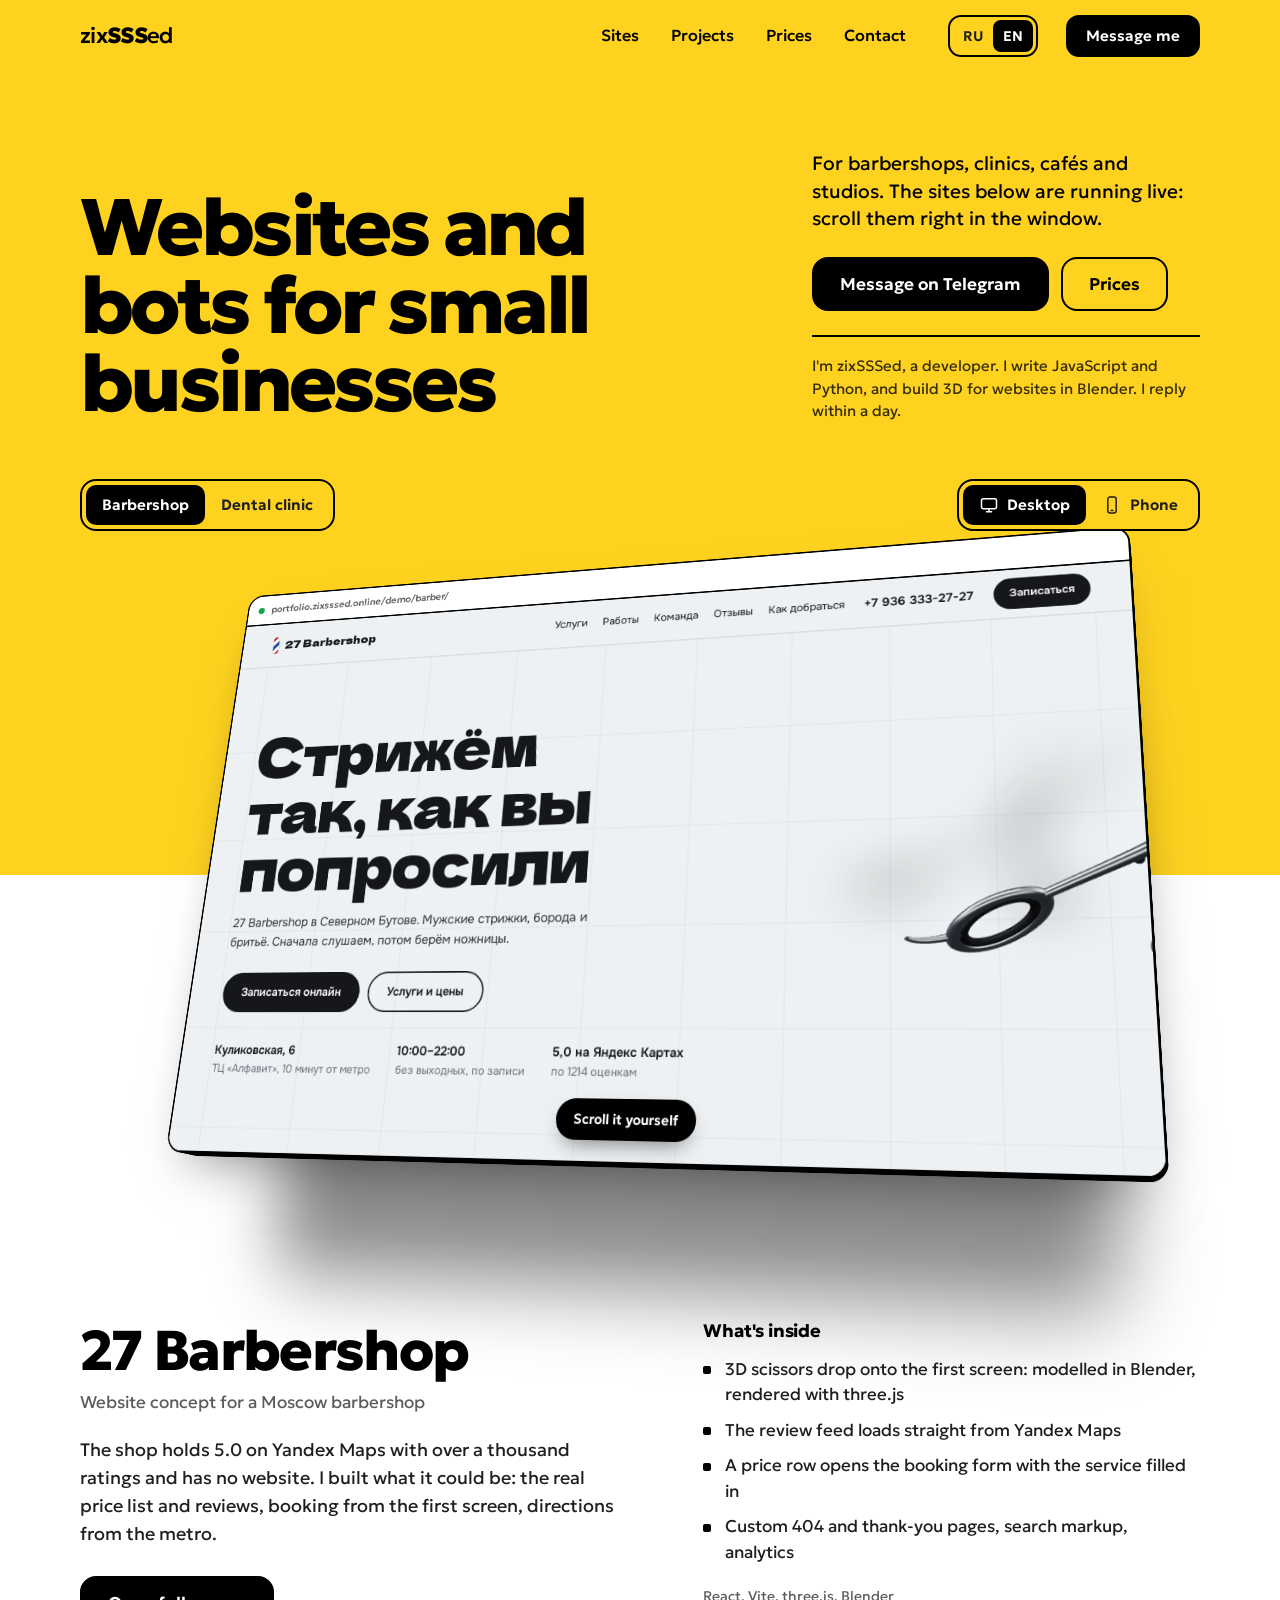
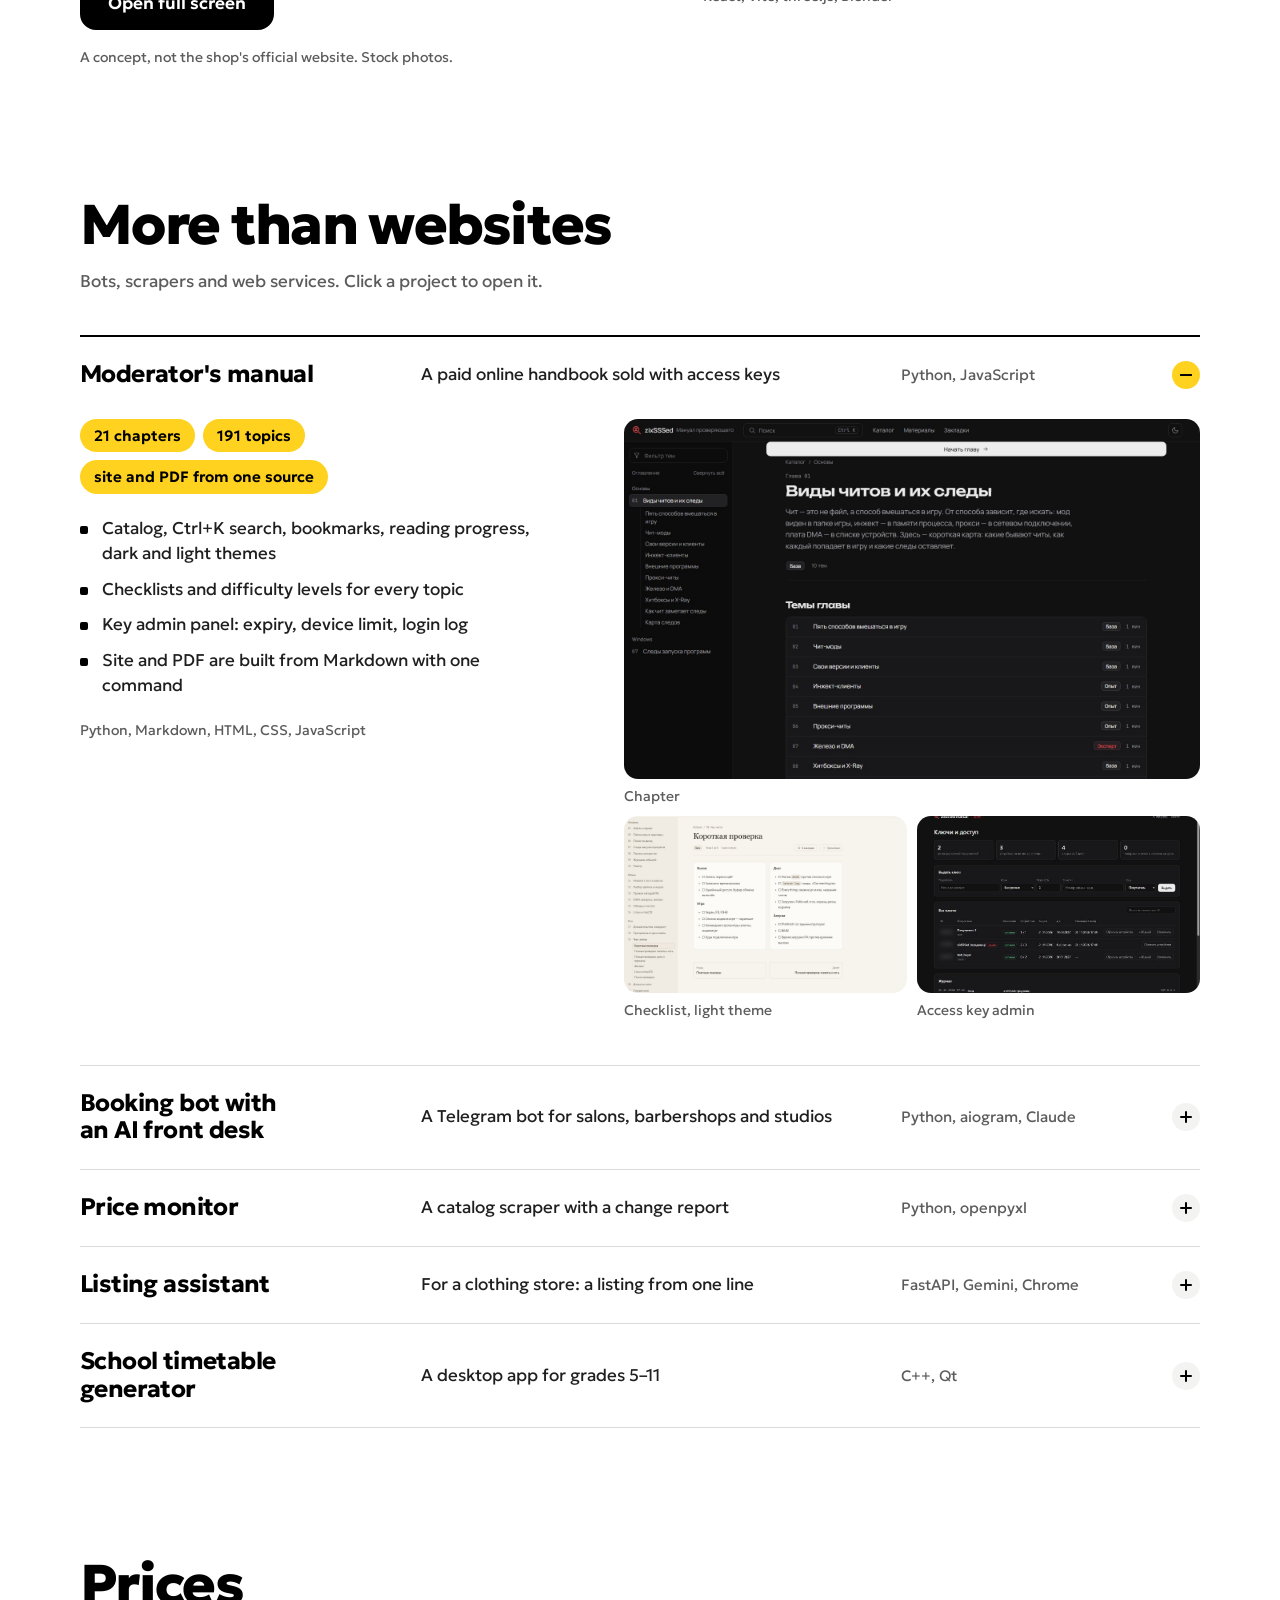
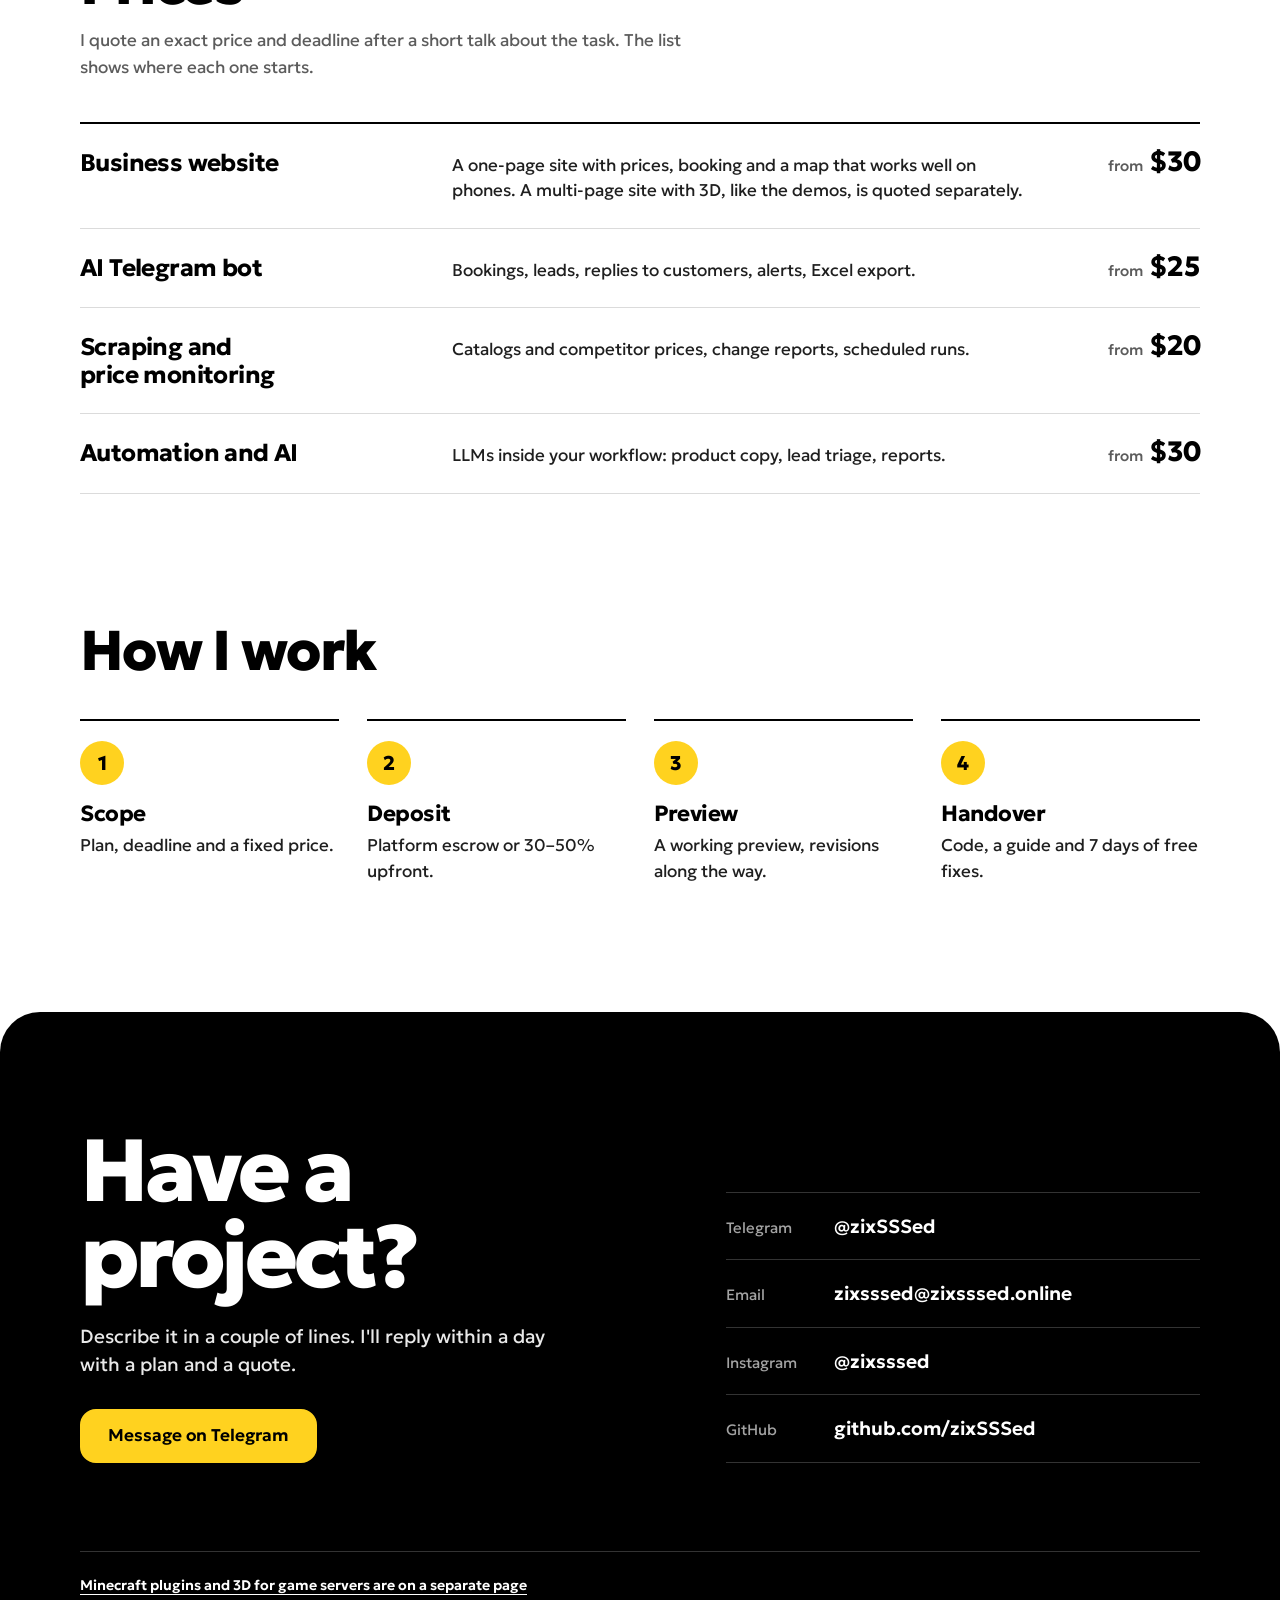
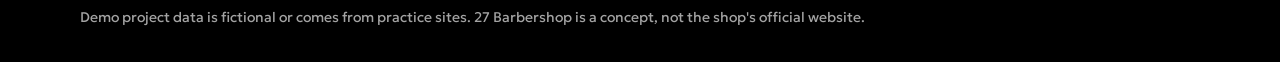
==== index.html @ fbf8d88e "Главная для бизнеса, Minecraft-проекты вынесены на /minecraft/ Co-Authored-By: Claude Fable 5.2 <nor" ====
<!doctype html>
<html lang="ru">
  <head>
    <meta charset="UTF-8" />
    <meta name="viewport" content="width=device-width, initial-scale=1" />
    <title>zixSSSed — сайты и Telegram-боты для малого бизнеса</title>
    <meta
      name="description"
      content="Делаю сайты, Telegram-ботов с ИИ, парсеры и автоматизацию. Демо-сайты открыты прямо на странице: их можно листать в окне."
    />
    <meta name="theme-color" content="#ffd21f" />
    <link rel="canonical" href="https://portfolio.zixsssed.online/" />
    <link rel="icon" href="/favicon.svg" type="image/svg+xml" />

    <meta property="og:type" content="website" />
    <meta property="og:site_name" content="zixSSSed" />
    <meta property="og:title" content="zixSSSed — сайты и Telegram-боты для малого бизнеса" />
    <meta
      property="og:description"
      content="Сайты, боты с ИИ, парсеры и автоматизация. Демо-сайты можно листать прямо на странице."
    />
    <meta property="og:url" content="https://portfolio.zixsssed.online/" />
    <meta property="og:image" content="https://portfolio.zixsssed.online/og.jpg" />
    <meta property="og:image:width" content="1200" />
    <meta property="og:image:height" content="630" />
    <meta name="twitter:card" content="summary_large_image" />

    <script type="application/ld+json">
      {
        "@context": "https://schema.org",
        "@type": "Person",
        "name": "zixSSSed",
        "url": "https://portfolio.zixsssed.online/",
        "jobTitle": "Разработчик сайтов и Telegram-ботов",
        "sameAs": ["https://t.me/zixSSSed", "https://www.instagram.com/zixsssed/", "https://github.com/zixSSSed"]
      }
    </script>
    <script type="module" crossorigin src="/assets/main-BijpKl_5.js"></script>
    <link rel="stylesheet" crossorigin href="/assets/main-DrmWadAp.css">
  </head>
  <body>
    <div id="root"></div>
    <noscript>
      <div style="max-width: 560px; margin: 12vh auto; padding: 0 24px; font: 18px/1.5 system-ui, sans-serif">
        <h1 style="font-size: 28px; margin: 0 0 12px">zixSSSed — сайты и Telegram-боты</h1>
        <p>Странице нужен JavaScript. Написать можно в Telegram: <a href="https://t.me/zixSSSed">@zixSSSed</a>.</p>
      </div>
    </noscript>
  </body>
</html>
---- assets/main-DrmWadAp.css ----
@font-face{font-family:Geologica Variable;font-style:normal;font-display:swap;font-weight:100 900;src:url(/assets/geologica-cyrillic-ext-wght-normal-C8B9Chlh.woff2) format("woff2-variations");unicode-range:U+0460-052F,U+1C80-1C8A,U+20B4,U+2DE0-2DFF,U+A640-A69F,U+FE2E-FE2F}@font-face{font-family:Geologica Variable;font-style:normal;font-display:swap;font-weight:100 900;src:url(/assets/geologica-cyrillic-wght-normal-DbeVG3Ps.woff2) format("woff2-variations");unicode-range:U+0301,U+0400-045F,U+0490-0491,U+04B0-04B1,U+2116}@font-face{font-family:Geologica Variable;font-style:normal;font-display:swap;font-weight:100 900;src:url(/assets/geologica-greek-wght-normal-DPM5d9ub.woff2) format("woff2-variations");unicode-range:U+0370-0377,U+037A-037F,U+0384-038A,U+038C,U+038E-03A1,U+03A3-03FF}@font-face{font-family:Geologica Variable;font-style:normal;font-display:swap;font-weight:100 900;src:url(/assets/geologica-vietnamese-wght-normal-DcI17N1q.woff2) format("woff2-variations");unicode-range:U+0102-0103,U+0110-0111,U+0128-0129,U+0168-0169,U+01A0-01A1,U+01AF-01B0,U+0300-0301,U+0303-0304,U+0308-0309,U+0323,U+0329,U+1EA0-1EF9,U+20AB}@font-face{font-family:Geologica Variable;font-style:normal;font-display:swap;font-weight:100 900;src:url(/assets/geologica-latin-ext-wght-normal-DZyYlgcm.woff2) format("woff2-variations");unicode-range:U+0100-02BA,U+02BD-02C5,U+02C7-02CC,U+02CE-02D7,U+02DD-02FF,U+0304,U+0308,U+0329,U+1D00-1DBF,U+1E00-1E9F,U+1EF2-1EFF,U+2020,U+20A0-20AB,U+20AD-20C0,U+2113,U+2C60-2C7F,U+A720-A7FF}@font-face{font-family:Geologica Variable;font-style:normal;font-display:swap;font-weight:100 900;src:url(/assets/geologica-latin-wght-normal-BBL8hQxZ.woff2) format("woff2-variations");unicode-range:U+0000-00FF,U+0131,U+0152-0153,U+02BB-02BC,U+02C6,U+02DA,U+02DC,U+0304,U+0308,U+0329,U+2000-206F,U+20AC,U+2122,U+2191,U+2193,U+2212,U+2215,U+FEFF,U+FFFD}:root{--sun: #ffd21f;--sun-deep: #f4c400;--ink: #000000;--text: #1f1f1f;--soft: #5c5c5c;--paper: #ffffff;--fog: #f3f3f1;--line: rgba(0, 0, 0, .14);--live: #18a34a;--font: "Geologica Variable", "Segoe UI", system-ui, -apple-system, Roboto, Arial, sans-serif;--mono: ui-monospace, "Cascadia Code", "JetBrains Mono", Consolas, monospace;--pad: clamp(18px, 4vw, 48px);--gap: clamp(72px, 10vw, 136px);--ease: cubic-bezier(.3, .7, .2, 1)}*,*:before,*:after{box-sizing:border-box}html{scroll-behavior:smooth;scroll-padding-top:88px;-webkit-text-size-adjust:100%}html.lenis{scroll-behavior:auto}html.lenis,html.lenis body{height:auto}html.lenis.lenis-stopped{overflow:clip}body{margin:0;background:var(--paper);color:var(--text);font:400 1.0625rem/1.6 var(--font);-webkit-font-smoothing:antialiased;text-rendering:optimizeLegibility}::selection{background:var(--sun);color:var(--ink)}img{display:block;max-width:100%}a{color:inherit}h1,h2,h3,p,ul,ol,figure{margin:0}ul,ol{padding:0;list-style:none}h1,h2,h3{color:var(--ink);font-weight:800;letter-spacing:-.03em;line-height:1.02;text-wrap:balance}button{font:inherit;color:inherit}:focus-visible{outline:3px solid var(--ink);outline-offset:3px}.wrap{width:100%;max-width:1216px;margin:0 auto;padding:0 var(--pad)}.skip{position:absolute;left:12px;top:-64px;z-index:60;padding:12px 16px;border-radius:12px;background:var(--ink);color:var(--paper);font-weight:600;text-decoration:none}.skip:focus{top:12px}.btn{display:inline-flex;align-items:center;justify-content:center;min-height:54px;padding:0 26px;border:2px solid var(--ink);border-radius:16px;font-weight:600;font-size:1.0625rem;line-height:1.1;text-decoration:none;white-space:nowrap;cursor:pointer;transition:background-color .18s,color .18s,transform .18s var(--ease)}.btn:hover{transform:translateY(-2px)}.btn:active{transform:translateY(1px) scale(.985)}.btn-sm{min-height:42px;padding:0 18px;border-radius:13px;font-size:.9375rem}.btn-dark{background:var(--ink);color:var(--paper)}.btn-dark:hover{background:var(--paper);color:var(--ink)}.btn-line{background:transparent;color:var(--ink)}.btn-line:hover{background:var(--ink);color:var(--paper)}.btn-sun{border-color:var(--sun);background:var(--sun);color:var(--ink)}.btn-sun:hover{border-color:var(--paper);background:var(--paper)}.top{position:sticky;top:0;z-index:40;background:var(--sun);border-bottom:1px solid transparent;transition:background-color .25s,border-color .25s}.top.is-stuck{background:var(--paper);border-bottom-color:var(--line)}.top-row{display:flex;align-items:center;gap:28px;min-height:72px}.logo{color:var(--ink);font-size:1.375rem;font-weight:500;letter-spacing:-.03em;text-decoration:none}.logo b{font-weight:900}.nav{display:flex;gap:4px;margin-left:auto}.nav a{padding:8px 14px;border-radius:12px;color:var(--ink);font-weight:500;font-size:1rem;text-decoration:none;transition:background-color .18s}.nav a:hover{background:#00000014}.lang{display:flex;padding:3px;border:2px solid var(--ink);border-radius:13px}.lang button{min-width:40px;min-height:32px;border:0;border-radius:8px;background:transparent;font-weight:600;font-size:.875rem;cursor:pointer}.lang button[aria-pressed=true]{background:var(--ink);color:var(--paper)}.sun{background:var(--sun)}.hero-grid{display:grid;grid-template-columns:minmax(0,1.72fr) minmax(0,1fr);gap:32px clamp(32px,5vw,72px);align-items:end;padding-top:clamp(36px,6vw,84px);padding-bottom:clamp(36px,4.4vw,60px)}.hero-title{font-size:clamp(2.25rem,9.6vw,5rem);font-weight:800;letter-spacing:-.045em;line-height:.98;text-wrap:wrap}.hero-line{display:block;perspective:900px}.hero-line>span{display:block;transform-origin:50% 100%;animation:stand 1.05s var(--ease) both;animation-delay:calc(var(--i) * .11s + 60ms)}.hero-lead{max-width:30em;color:var(--ink);font-size:clamp(1.0625rem,1.5vw,1.25rem);line-height:1.45}.hero-cta{display:flex;flex-wrap:wrap;gap:12px;margin-top:24px}.hero-about{max-width:34em;margin-top:24px;padding-top:18px;border-top:2px solid var(--ink);color:#000000c7;font-size:.9375rem;line-height:1.5}.hero-side{animation:fade .8s .25s both}@keyframes stand{0%{opacity:0;transform:rotateX(-84deg) translateY(.3em)}30%{opacity:1}to{opacity:1;transform:none}}@keyframes fade{0%{opacity:0}to{opacity:1}}@keyframes flip{0%{transform:rotateY(0)}49.9%{transform:translateZ(-460px) rotateY(-90deg)}50%{transform:translateZ(-460px) rotateY(90deg)}to{transform:rotateY(0)}}@keyframes swap{0%{opacity:0;transform:translateY(16px)}to{opacity:1;transform:none}}.stage{--cut: clamp(230px, 31vw, 400px);margin-top:-1px;padding-top:1px;background:linear-gradient(var(--sun) 0,var(--sun) var(--cut),var(--paper) var(--cut));padding-bottom:var(--gap);overflow-x:clip}.stage-bar{display:flex;flex-wrap:wrap;align-items:center;justify-content:space-between;gap:12px;padding-bottom:18px;position:relative;z-index:2}.seg{display:inline-flex;padding:4px;border:2px solid var(--ink);border-radius:16px;background:var(--sun)}.seg-btn{display:inline-flex;align-items:center;gap:8px;min-height:40px;padding:0 16px;border:0;border-radius:10px;background:transparent;font-weight:600;font-size:.9375rem;cursor:pointer;transition:background-color .18s,color .18s}.seg-btn:hover{background:#0000001a}.seg-btn[aria-selected=true],.seg-btn[aria-pressed=true]{background:var(--ink);color:var(--paper)}.stage-fit{display:flex;justify-content:center;perspective:1700px;perspective-origin:50% 14%}.slab{--tilt: 0;position:relative;max-width:100%;transform-style:preserve-3d;will-change:transform}.has-motion .slab{opacity:0}.slab-flip{position:relative;transform-style:preserve-3d}.slab-flip.is-flipping{animation:flip .64s cubic-bezier(.5,0,.5,1)}.slab-depth{position:absolute;top:0;right:0;bottom:0;left:0;transform-style:preserve-3d;pointer-events:none}.slab-depth i{position:absolute;top:0;right:0;bottom:0;left:0;border-radius:20px;background:var(--ink);transform:translateZ(calc(var(--n) * -2.6px))}.slab-phone .slab-depth i{border-radius:38px}.slab-shadow{position:absolute;top:12%;right:5%;bottom:-7%;left:5%;border-radius:48px;background:#00000073;filter:blur(44px);opacity:var(--tilt);transform:translateZ(-160px) translateY(70px);pointer-events:none}.win{position:relative;max-width:100%;border:2px solid var(--ink);border-radius:20px;background:var(--paper);box-shadow:0 34px 60px -34px #0000008c;overflow:hidden;transition:width .55s var(--ease)}.win-phone{border-width:7px;border-radius:38px}.win-top{display:flex;align-items:center;gap:10px;min-height:42px;padding:0 14px;border-bottom:2px solid var(--ink);background:var(--paper);font-size:.8125rem;font-weight:500}.win-phone .win-top{min-height:36px;border-bottom-width:1px;justify-content:center}.win-dot{flex:none;width:9px;height:9px;border-radius:50%;background:#b9b9b9;transition:background-color .4s}.win-dot.is-live{background:var(--live)}.win-url{min-width:0;overflow:hidden;color:var(--soft);text-overflow:ellipsis;white-space:nowrap}.win-auto{flex:none;margin-left:auto;padding:5px 12px;border:0;border-radius:9px;background:var(--ink);color:var(--paper);font-size:.8125rem;font-weight:600;cursor:pointer}.win-phone .win-auto{margin-left:0}.win-screen{position:relative;overflow:hidden;background:var(--fog);transition:height .55s var(--ease)}.win-layer{position:absolute;top:0;right:0;bottom:0;left:0}.win-layer[hidden]{display:none}.win-layer iframe{position:absolute;top:0;left:0;border:0;background:var(--paper);transform-origin:0 0;pointer-events:none}.win.is-manual .win-layer iframe{pointer-events:auto}.win-poster{position:absolute;top:0;right:0;bottom:0;left:0;z-index:1;width:100%;height:100%;object-fit:cover;object-position:top;transition:opacity .6s .15s}.win-poster.is-gone{opacity:0;pointer-events:none}.win-cover{position:absolute;top:0;right:0;bottom:0;left:0;z-index:2;display:flex;flex-direction:column;align-items:center;justify-content:flex-end;gap:10px;width:100%;padding:0 16px 22px;border:0;background:transparent;cursor:pointer}.win-cover:focus-visible{outline-offset:-6px}.win-phone .win-cover:not(.win-start){padding-bottom:92px}.win-chip{display:inline-flex;align-items:center;gap:10px;min-height:44px;padding:0 20px;border-radius:999px;background:var(--ink);color:var(--paper);font-weight:600;font-size:.9375rem;box-shadow:0 10px 24px -10px #0009;transition:background-color .18s,color .18s,transform .25s var(--ease)}.win-cover:hover .win-chip{background:var(--sun);color:var(--ink);transform:translateY(-3px)}.win-start{justify-content:center;padding-bottom:0;background:#ffffff9e}.win-chip-big{min-height:56px;padding:0 28px;font-size:1.0625rem}.win-startnote{padding:5px 12px;border-radius:999px;background:var(--paper);color:var(--ink);font-size:.8125rem;font-weight:500}.win-busy{cursor:progress}.win-busy .win-chip:before{content:"";width:9px;height:9px;border-radius:50%;background:var(--sun);animation:pulse .9s ease-in-out infinite alternate}@keyframes pulse{0%{opacity:.25}to{opacity:1}}.has-motion .demo-info{animation:swap .55s var(--ease) both}.demo-info{display:grid;grid-template-columns:minmax(0,1.1fr) minmax(0,1fr);gap:32px clamp(32px,6vw,96px);padding-top:clamp(36px,5vw,64px)}.demo-title{font-size:clamp(2rem,4.6vw,3.5rem)}.demo-kind{margin-top:10px;color:var(--soft);font-size:1.0625rem}.demo-text{max-width:34em;margin-top:20px;font-size:1.125rem;line-height:1.55}.demo-main .btn{margin-top:28px}.demo-note{margin-top:16px;color:var(--soft);font-size:.875rem}.demo-sub{margin-bottom:16px;font-size:1.125rem;font-weight:700;letter-spacing:-.01em}.ticks li{position:relative;padding-left:22px;line-height:1.5}.ticks li+li{margin-top:10px}.ticks li:before{content:"";position:absolute;left:0;top:.58em;width:8px;height:8px;border-radius:2px;background:var(--ink)}.stack{margin-top:20px;color:var(--soft);font-size:.875rem}.block{padding-bottom:var(--gap)}.block-head{display:grid;gap:14px;padding-bottom:clamp(24px,3.4vw,40px)}.block-head h2{font-size:clamp(2rem,4.6vw,3.5rem)}.block-head p{max-width:36em;color:var(--soft);font-size:1.0625rem}.projs:before,.prices:before{content:"";display:block;height:2px;background:var(--ink);transform-origin:0 50%}.proj{border-bottom:1px solid var(--line)}.proj-h{font:inherit;letter-spacing:0}.proj-head{display:grid;grid-template-columns:minmax(0,.9fr) minmax(0,1.3fr) minmax(0,.7fr) 28px;align-items:center;gap:8px 28px;width:100%;padding:24px 0;border:0;background:transparent;text-align:left;cursor:pointer}.proj-title{color:var(--ink);font-size:1.5rem;font-weight:700;letter-spacing:-.025em;line-height:1.15}.proj-tag{color:var(--text);line-height:1.4}.proj-short{color:var(--soft);font-size:.9375rem}.proj-sign{position:relative;justify-self:end;width:28px;height:28px;border-radius:50%;background:var(--fog);transition:background-color .2s,transform .45s var(--ease)}.proj-sign:before,.proj-sign:after{content:"";position:absolute;left:8px;top:13px;width:12px;height:2px;border-radius:1px;background:var(--ink);transition:transform .45s var(--ease)}.proj-sign:after{transform:rotate(90deg)}.proj.is-open .proj-sign{background:var(--sun)}@media (hover: hover){.proj-head{position:relative;isolation:isolate}.proj-head:before{content:"";position:absolute;top:0;right:-16px;bottom:0;left:-16px;z-index:-1;border-radius:16px;background:var(--sun);transform:scaleY(0);transform-origin:50% 100%;transition:transform .38s var(--ease)}.proj-head:hover:before{transform:scaleY(1)}.proj-head:hover .proj-sign{background:var(--ink)}.proj-head:hover .proj-sign:before,.proj-head:hover .proj-sign:after{background:var(--paper)}.proj-head:hover .proj-short{color:var(--ink)}}.proj.is-open .proj-sign{transform:rotate(180deg)}.proj.is-open .proj-sign:after{transform:rotate(0)}.proj-body{display:grid;grid-template-rows:0fr;transition:grid-template-rows .5s var(--ease)}.proj.is-open .proj-body{grid-template-rows:1fr}.proj-inner{min-height:0;overflow:hidden}.proj-grid{display:grid;grid-template-columns:minmax(0,1fr) minmax(0,1.2fr);gap:32px clamp(32px,5vw,72px);align-items:start;padding:6px 0 44px}.proj-grid.is-text{grid-template-columns:minmax(0,46em)}.facts{display:flex;flex-wrap:wrap;gap:8px;margin-bottom:22px}.facts li{padding:7px 14px;border-radius:999px;background:var(--sun);color:var(--ink);font-size:.9375rem;font-weight:600;line-height:1.3}.gal{display:grid;grid-template-columns:1fr 1fr;gap:10px}.gal-wide{grid-column:span 2}.gal figure{perspective:800px}.gal-btn{display:block;width:100%;padding:0;border:0;border-radius:14px;background:var(--fog);overflow:hidden;cursor:zoom-in;transform:rotateX(var(--rx, 0deg)) rotateY(var(--ry, 0deg));transition:transform .3s var(--ease),box-shadow .3s}.gal-btn:hover{box-shadow:0 26px 40px -26px #0000008c}.gal-btn img{width:100%;aspect-ratio:16 / 10;object-fit:cover;transition:transform .5s var(--ease)}.gal-btn:hover img{transform:scale(1.03)}.gal figcaption,.media-note{margin-top:8px;color:var(--soft);font-size:.875rem;line-height:1.4}.chat{display:grid;gap:10px;padding:22px;border-radius:20px;background:var(--fog)}.msg{max-width:86%;padding:11px 16px;border-radius:18px;line-height:1.45}.msg-them{justify-self:start;border-bottom-left-radius:6px;background:var(--paper)}.msg-me{justify-self:end;border-bottom-right-radius:6px;background:var(--sun);color:var(--ink)}.slots{display:flex;flex-wrap:wrap;gap:6px;justify-content:flex-end}.slots li{padding:6px 12px;border:2px solid var(--ink);border-radius:10px;background:var(--paper);color:var(--ink);font-size:.875rem;font-weight:600;font-variant-numeric:tabular-nums}.slots li.is-off{border-color:var(--line);background:transparent;color:#8c8c8c;text-decoration:line-through}.chat .media-note{margin-top:2px;text-align:right}.code{margin:0;padding:22px 24px;border-radius:20px;background:#151515;color:#f1f1f1;font:.875rem/1.65 var(--mono);overflow-x:auto;-moz-tab-size:2;tab-size:2}.tok-c{color:#8f8f8f}.tok-s{color:var(--sun)}.tok-v{color:#7fe0a0}.sheet table{width:100%;border-collapse:collapse;font-size:.9375rem}.sheet th{padding:10px 12px;border-bottom:2px solid var(--ink);color:var(--ink);font-weight:700;text-align:left}.sheet td{padding:10px 12px;border-bottom:1px solid var(--line)}.sheet th+th,.sheet td+td{text-align:right;font-variant-numeric:tabular-nums}.lightbox{width:min(1200px,94vw);max-width:none;max-height:92vh;padding:0;border:0;border-radius:18px;background:#151515;color:#fff;overflow:hidden}.lightbox::backdrop{background:#000000d1}.lightbox img{width:100%;max-height:calc(92vh - 68px);object-fit:contain;background:#0a0a0a}.lightbox-bar{display:flex;align-items:center;justify-content:space-between;gap:16px;min-height:68px;padding:10px 14px 10px 20px}.lightbox-bar p{font-size:.9375rem;line-height:1.35}.lightbox-btns{display:flex;flex:none;gap:8px}.lightbox-btns button{display:inline-flex;align-items:center;justify-content:center;min-width:44px;min-height:44px;padding:0 14px;border:0;border-radius:12px;background:#2b2b2b;color:#fff;font-weight:600;font-size:.9375rem;cursor:pointer}.lightbox-btns button:hover{background:var(--sun);color:var(--ink)}.lightbox :focus-visible{outline-color:var(--sun)}.prices li{display:grid;grid-template-columns:minmax(0,.9fr) minmax(0,1.5fr) auto;align-items:baseline;gap:8px 28px;padding:24px 0;border-bottom:1px solid var(--line)}.prices h3{font-size:1.5rem;font-weight:700;letter-spacing:-.025em;line-height:1.15}.prices p{max-width:38em;line-height:1.5}.prices strong{min-width:5.2em;color:var(--ink);font-size:1.75rem;font-weight:800;letter-spacing:-.03em;line-height:1;text-align:right;white-space:nowrap;font-variant-numeric:tabular-nums}.prices strong span{color:var(--soft);font-size:.9375rem;font-weight:500;letter-spacing:0}.steps{display:grid;grid-template-columns:repeat(4,minmax(0,1fr));gap:28px}.steps li{padding-top:20px;border-top:2px solid var(--ink)}.step-n{display:grid;place-items:center;width:44px;height:44px;margin-bottom:18px;border-radius:50%;background:var(--sun);color:var(--ink);font-size:1.25rem;font-weight:800}.steps h3{margin-bottom:8px;font-size:1.375rem;font-weight:700;letter-spacing:-.02em}.steps p{line-height:1.5}.contact{border-radius:40px 40px 0 0;background:var(--ink);color:#e9e9e9;transform-origin:50% 100%;will-change:transform}.contact-cta{margin-top:30px}.contact :focus-visible{outline-color:var(--sun)}.contact-grid{display:grid;grid-template-columns:minmax(0,1.2fr) minmax(0,1fr);gap:40px clamp(32px,6vw,96px);align-items:end;padding-top:clamp(64px,9vw,120px);padding-bottom:clamp(48px,7vw,88px)}.contact h2{color:var(--paper);font-size:clamp(2.5rem,8vw,5.5rem);letter-spacing:-.045em;line-height:.98}.contact-grid p{max-width:26em;margin-top:22px;font-size:1.1875rem;line-height:1.5}.contact-list li{display:grid;grid-template-columns:96px minmax(0,1fr);align-items:baseline;gap:12px;padding:18px 0;border-top:1px solid rgba(255,255,255,.2)}.contact-list li:last-child{border-bottom:1px solid rgba(255,255,255,.2)}.contact-list span{color:#a3a3a3;font-size:.9375rem}.contact-list a{color:var(--paper);font-size:1.1875rem;font-weight:600;text-decoration:none;overflow-wrap:anywhere}.contact-list a:hover{color:var(--sun)}.foot{display:grid;gap:10px;padding:22px 0 34px;border-top:1px solid rgba(255,255,255,.2);color:#a3a3a3;font-size:.875rem}.foot-link{justify-self:start;color:var(--paper);font-weight:600;text-underline-offset:4px}.foot-link:hover{color:var(--sun)}.page-games>.block:first-child{padding-top:clamp(48px,7vw,96px)}.has-motion [data-reveal]{transition:transform .95s var(--ease),opacity .7s ease;transition-delay:calc(var(--d, 0) * 70ms)}.has-motion [data-reveal=rise]:not([data-in]){opacity:0;transform:translateY(28px)}.has-motion [data-reveal=flip]{transform-origin:0 100%}.has-motion [data-reveal=flip]:not([data-in]){opacity:0;transform:perspective(900px) rotateX(-76deg) translateY(.3em)}.has-motion [data-reveal=turn]{transform-origin:0 50%}.has-motion [data-reveal=turn]:not([data-in]){opacity:0;transform:perspective(900px) rotateY(62deg)}.has-motion [data-reveal=turn] .step-n{transition:transform .9s var(--ease);transition-delay:calc(var(--d, 0) * 70ms + .14s)}.has-motion [data-reveal=turn]:not([data-in]) .step-n{transform:rotate(-200deg) scale(.3)}.has-motion [data-reveal=line]:before{transition:transform 1.1s var(--ease)}.has-motion [data-reveal=line]:not([data-in]):before{transform:scaleX(0)}@media (min-width: 1001px) and (max-height: 820px){.hero-grid{padding-top:34px;padding-bottom:30px}.hero-title{font-size:clamp(3.5rem,6vw,4.5rem)}.hero-about{margin-top:18px;padding-top:14px}}@media (max-width: 1000px){.hero-grid,.demo-info,.contact-grid{grid-template-columns:minmax(0,1fr)}.proj-head{grid-template-columns:minmax(0,1fr) 28px}.proj-title,.proj-tag,.proj-short{grid-column:1}.proj-sign{grid-column:2;grid-row:1}.proj-grid{grid-template-columns:minmax(0,1fr)}.prices li{grid-template-columns:minmax(0,1fr) auto}.prices p{grid-column:1 / -1;grid-row:2}.steps{grid-template-columns:repeat(2,minmax(0,1fr))}}@media (max-width: 860px){.nav{display:none}.lang{margin-left:auto}.top-row{gap:12px;min-height:64px}}@media (max-width: 760px){.stage{--cut: 300px}.stage-bar{justify-content:center}.seg-tabs{display:grid;grid-template-columns:repeat(3,minmax(0,1fr));width:100%}.seg-tabs .seg-btn{justify-content:center;padding:0 4px;font-size:.8125rem}.hero-cta .btn{flex:1 1 auto}.demo-main .btn{width:100%}.proj-head,.prices li{padding:20px 0}.proj-title,.prices h3{font-size:1.3125rem}.prices strong{min-width:0;font-size:1.5rem}.steps{grid-template-columns:minmax(0,1fr);gap:22px}.contact-list li{grid-template-columns:minmax(0,1fr);gap:2px}.contact{border-radius:28px 28px 0 0}.lightbox-bar p{font-size:.8125rem}}@media (max-width: 400px){.logo{font-size:1.1875rem}.top-cta{padding:0 14px}}@media (prefers-reduced-motion: reduce){html{scroll-behavior:auto}*,*:before,*:after{animation:none!important;transition:none!important}}
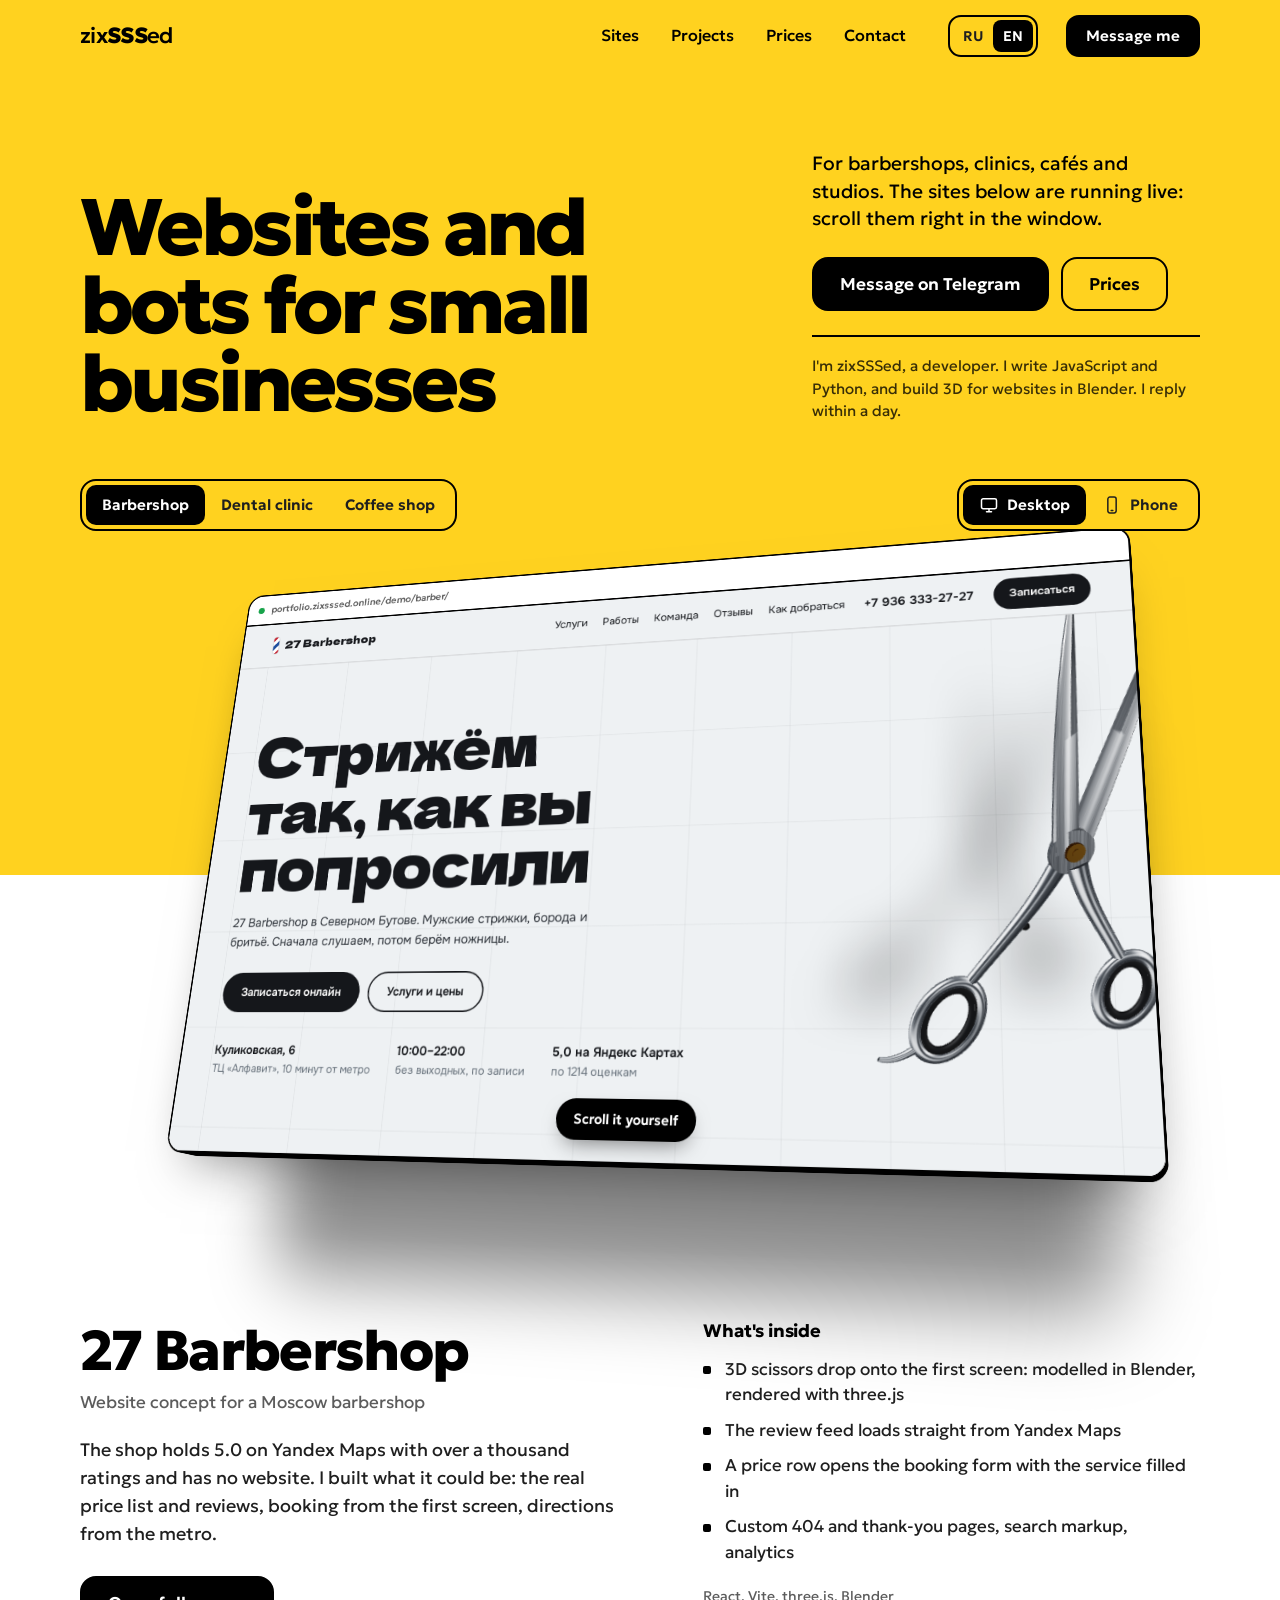
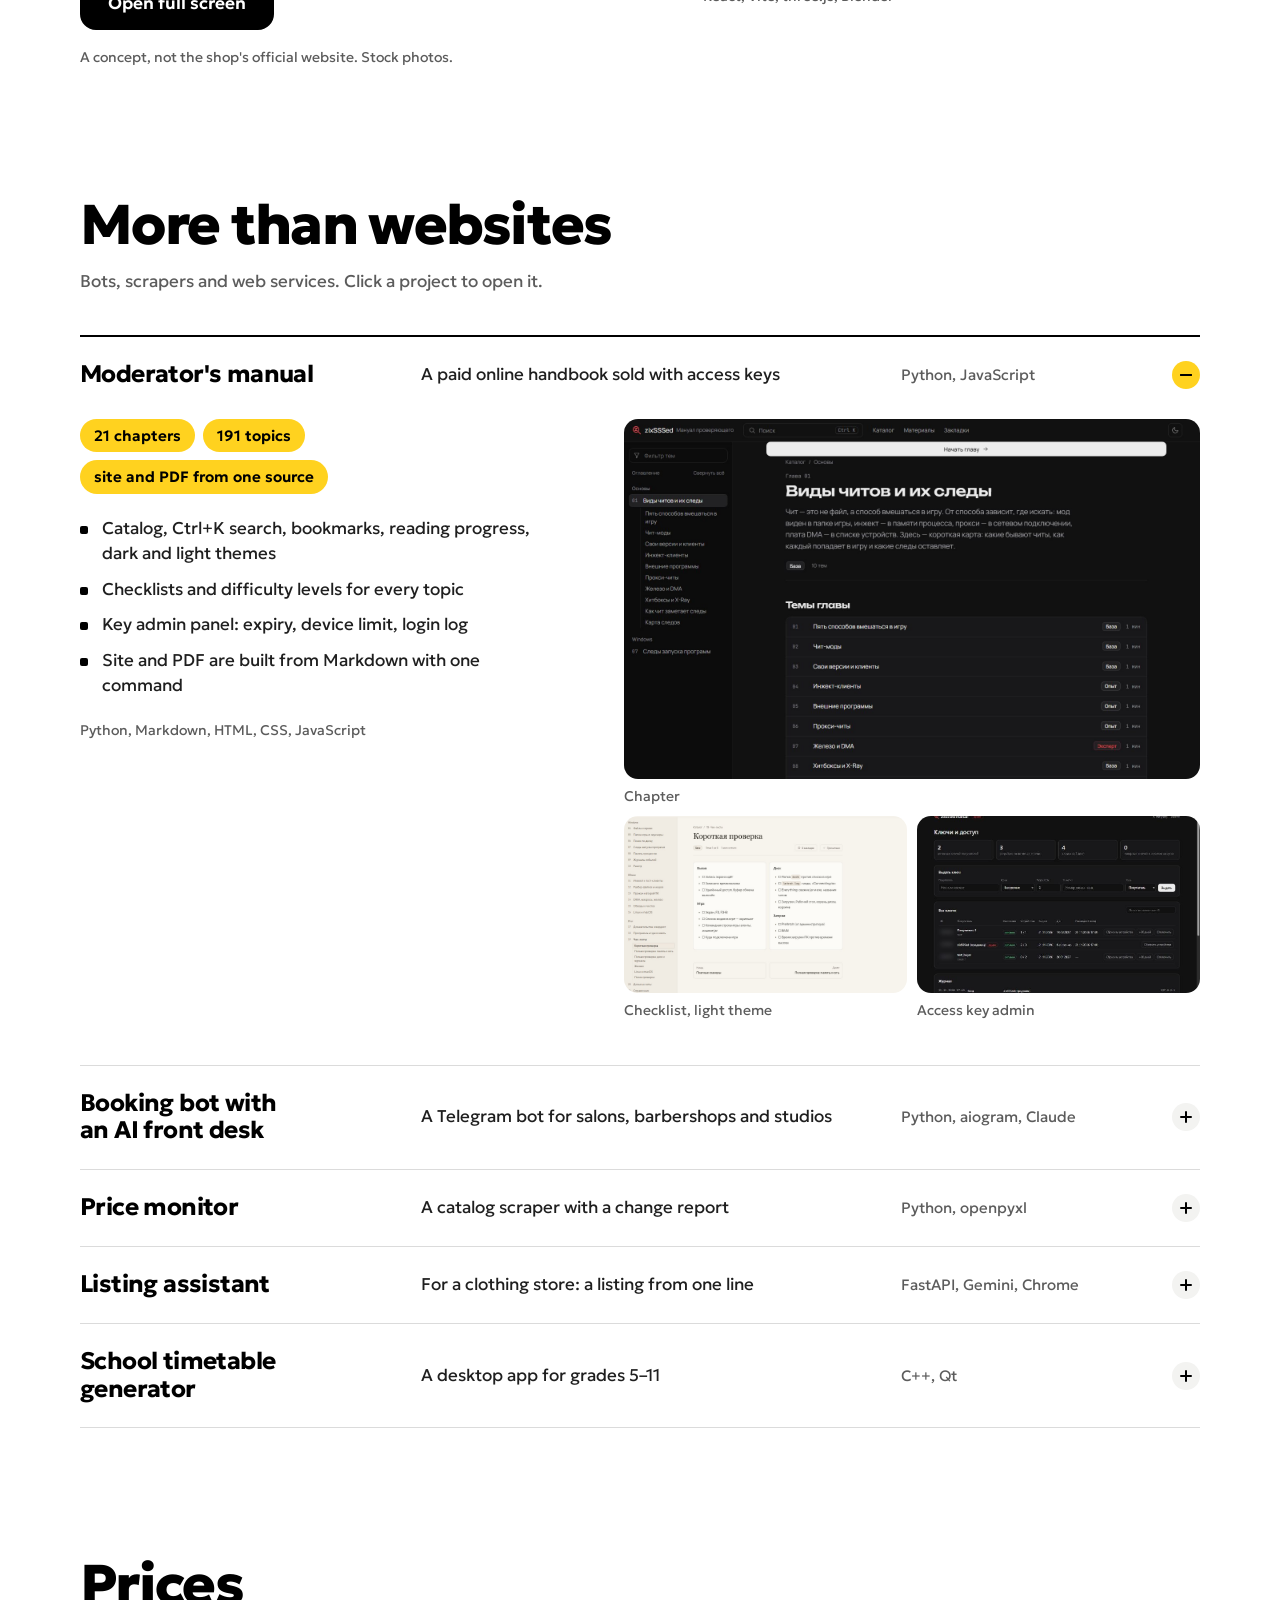
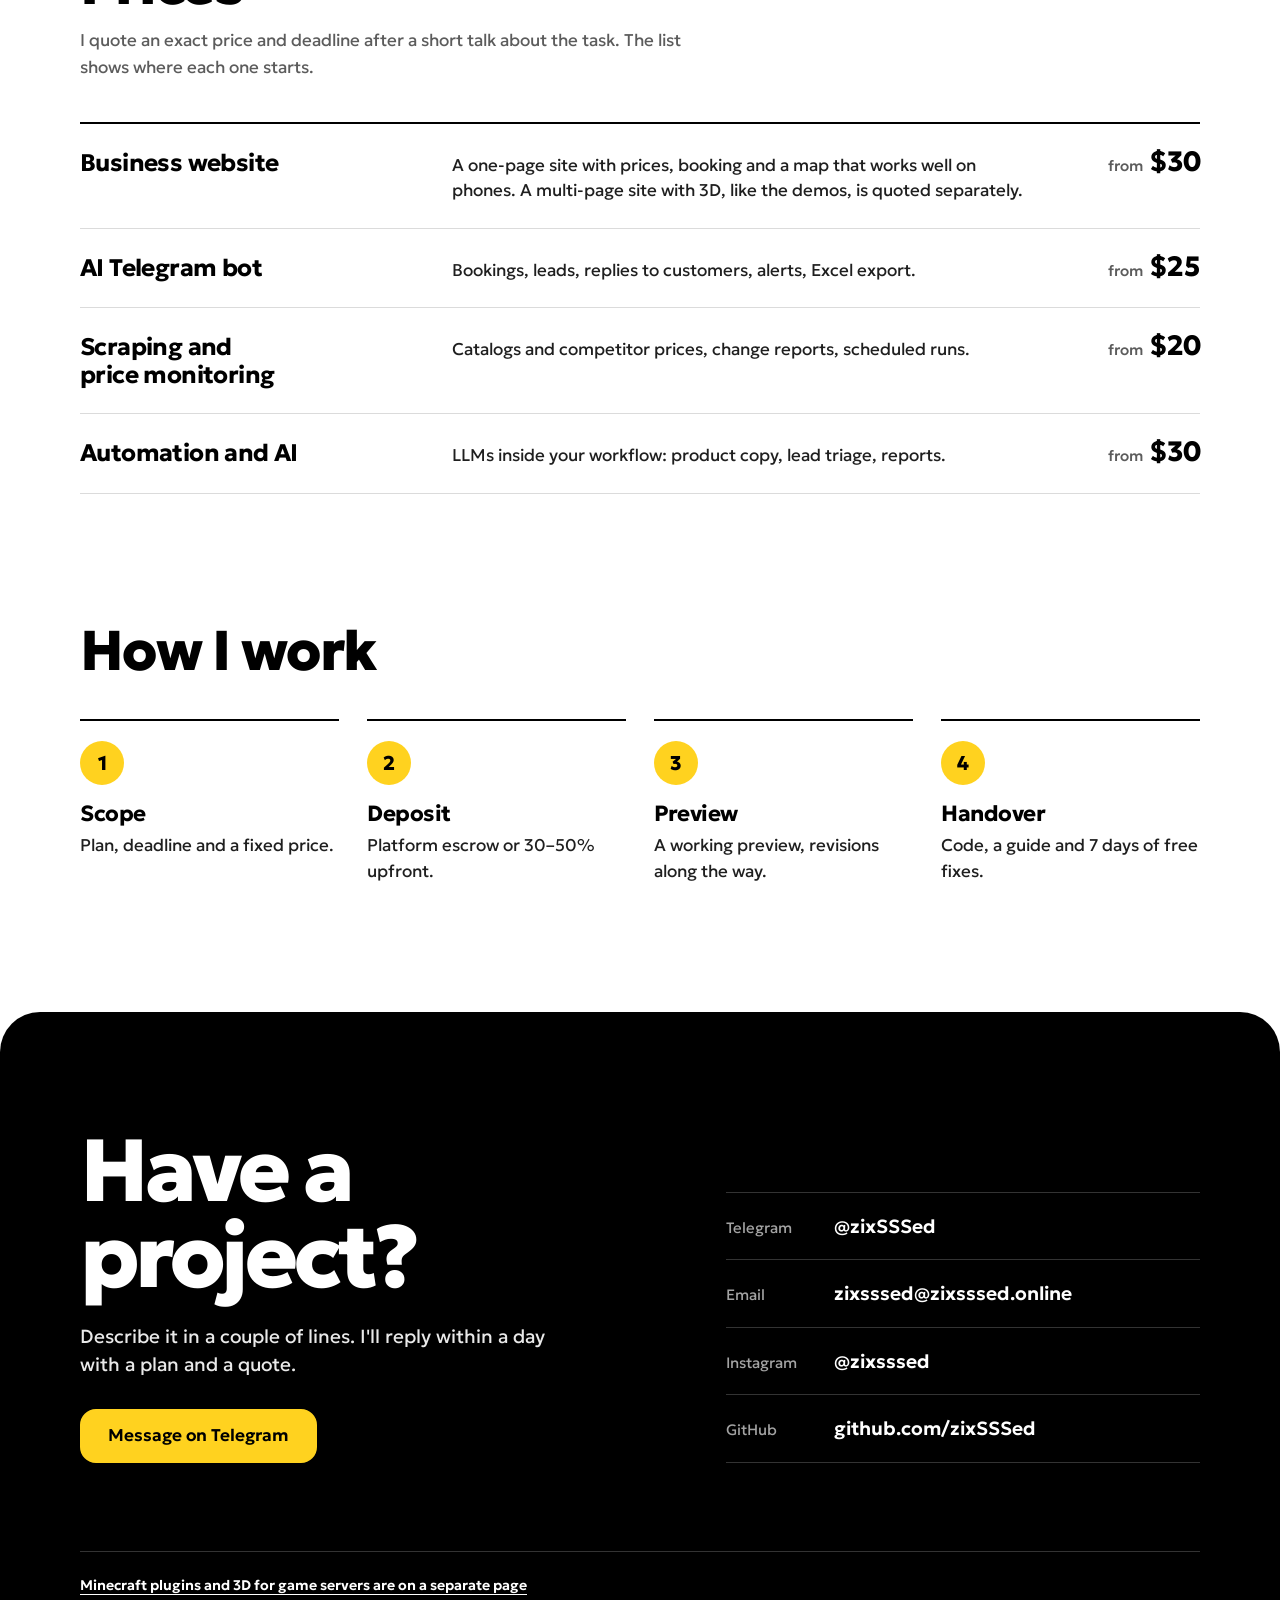
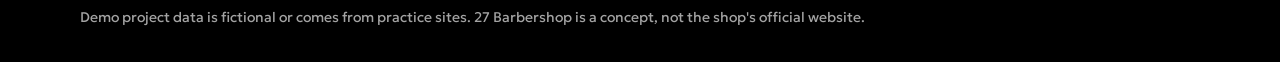
==== commit 5a633b55: "Новое демо: кофейня «Крема» с 3D-чашкой Co-Authored-By: Claude Fable 5.2 <noreply@anthropic.com>" ====
--- a/index.html
+++ b/index.html
@@ -35,7 +35,7 @@
         "sameAs": ["https://t.me/zixSSSed", "https://www.instagram.com/zixsssed/", "https://github.com/zixSSSed"]
       }
     </script>
-    <script type="module" crossorigin src="/assets/main-BijpKl_5.js"></script>
+    <script type="module" crossorigin src="/assets/main-C9HHODG9.js"></script>
     <link rel="stylesheet" crossorigin href="/assets/main-DrmWadAp.css">
   </head>
   <body>
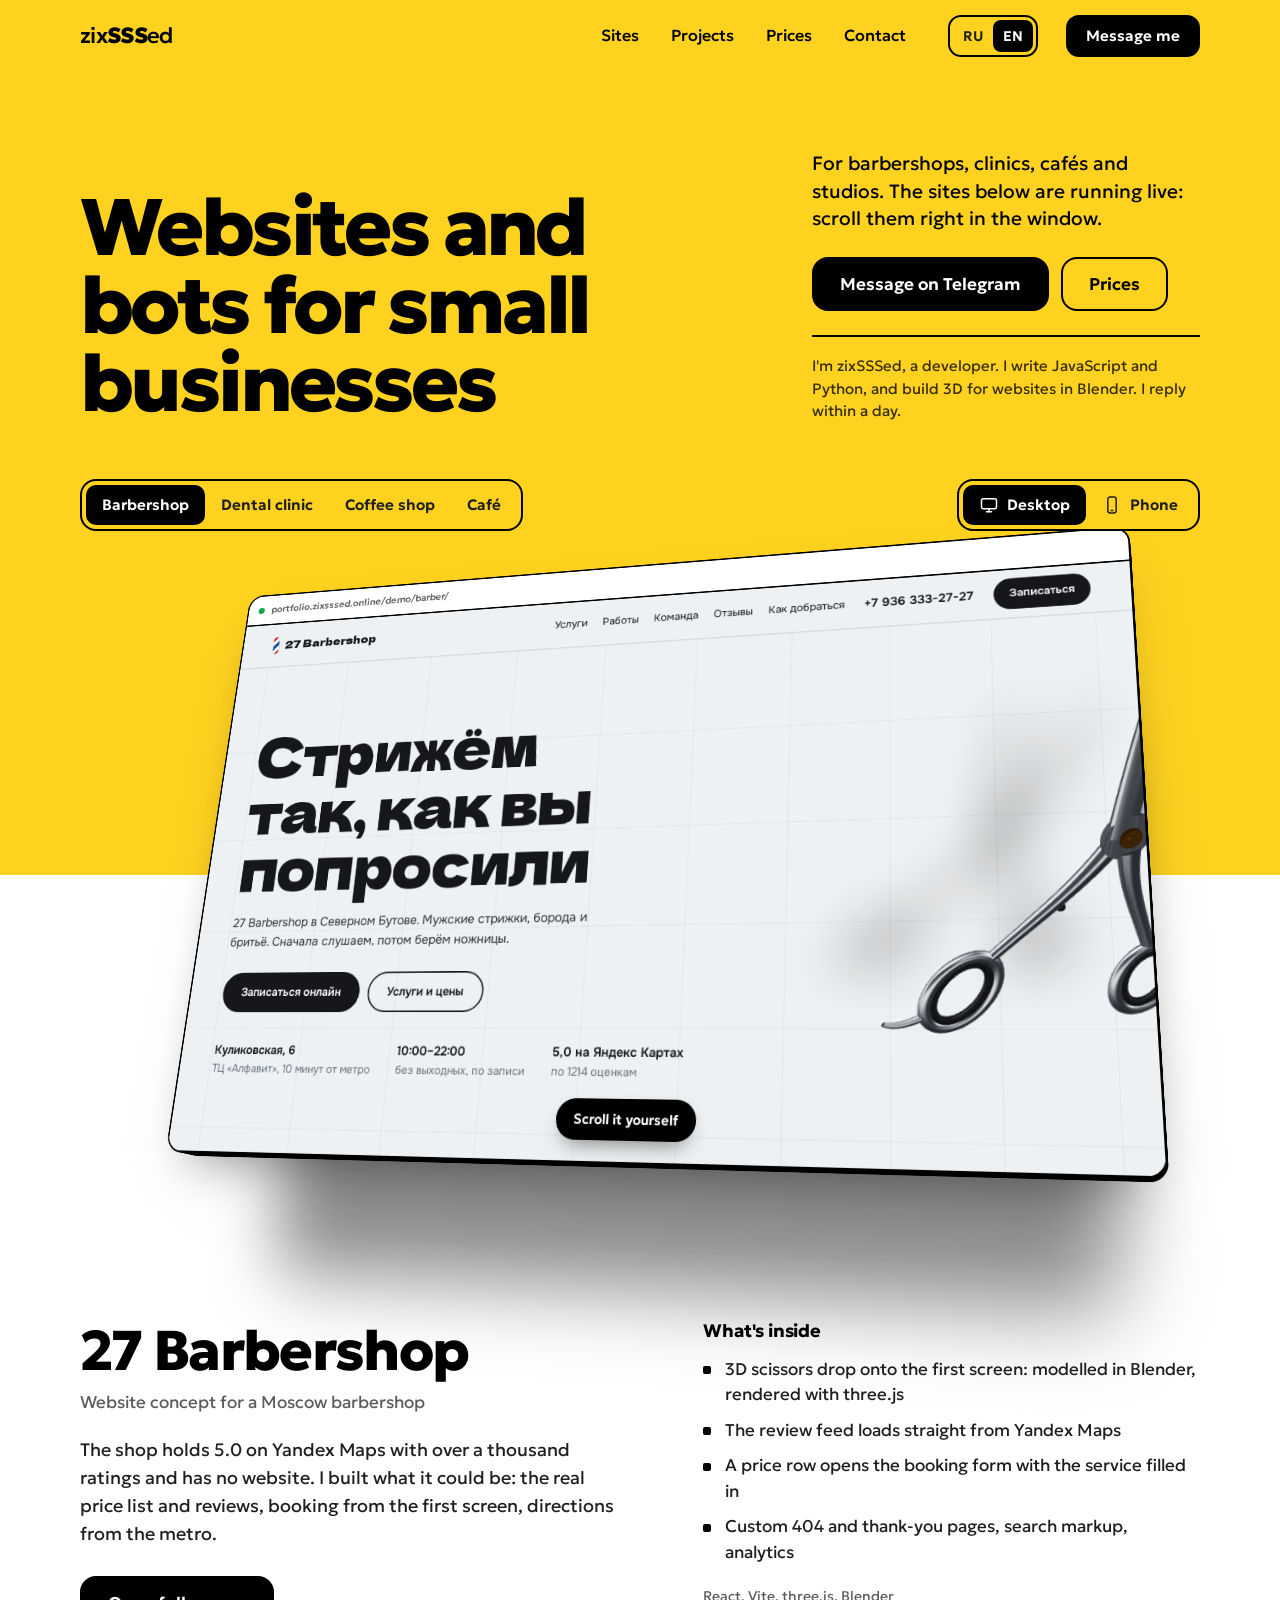
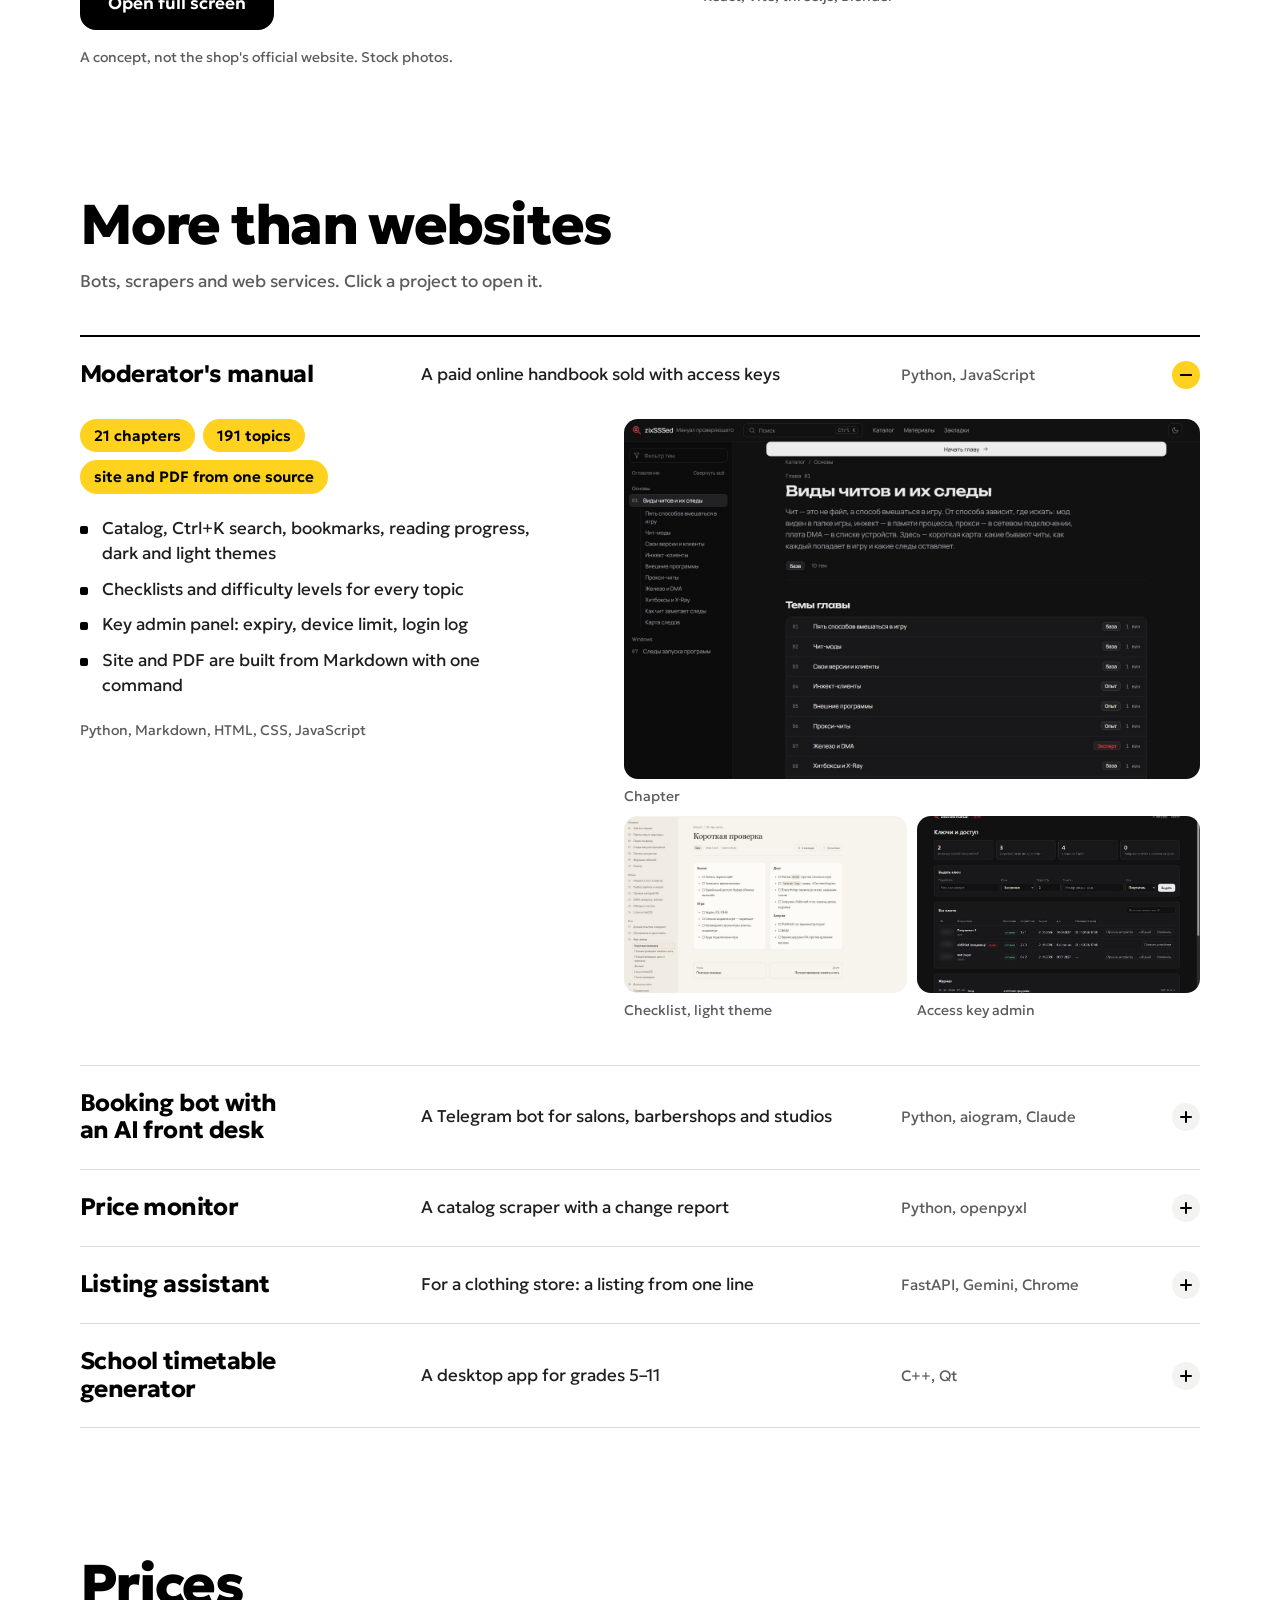
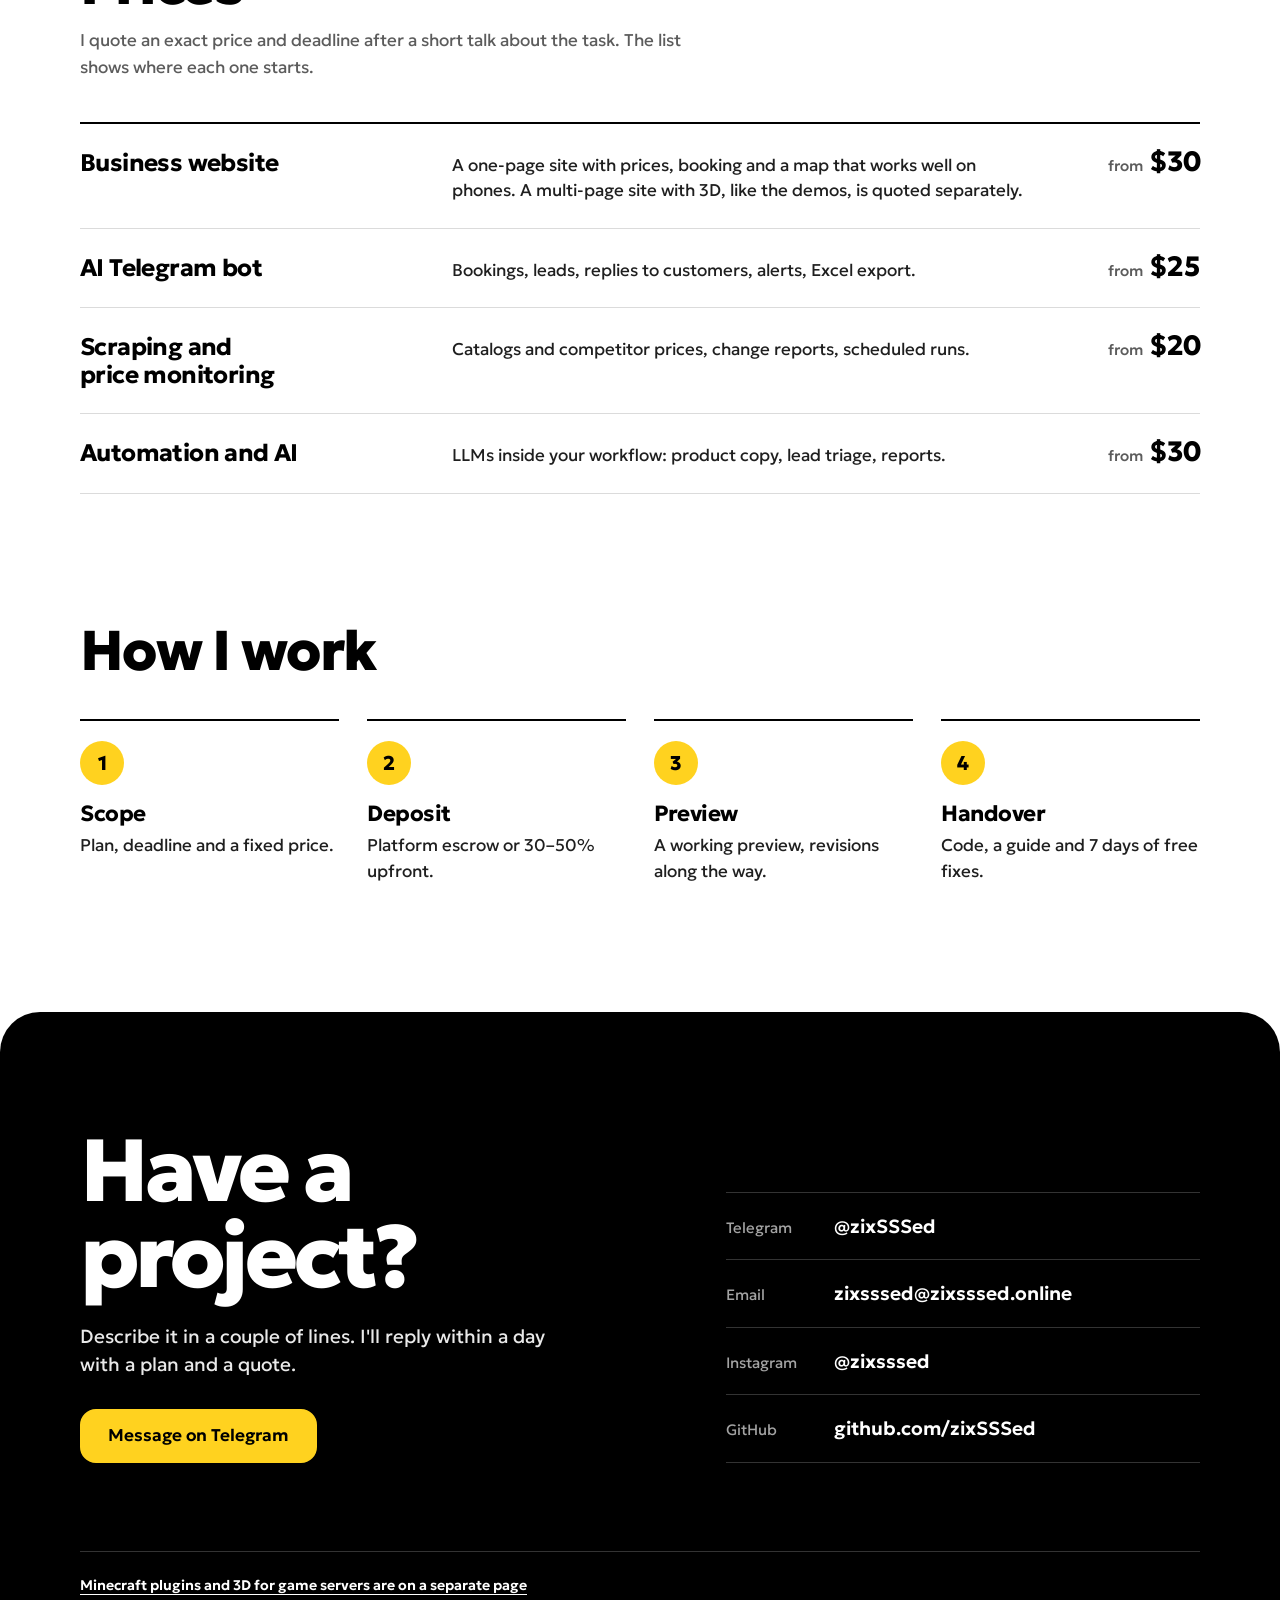
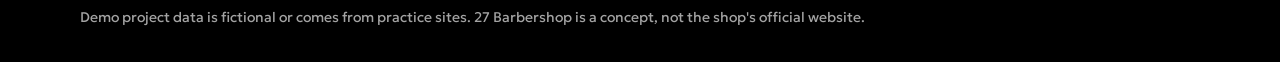
==== commit b9085b01: "Новое демо: кафе «Полдень» с вращающимся столом Co-Authored-By: Claude Fable 5.2 <noreply@anthropic." ====
--- a/index.html
+++ b/index.html
@@ -35,7 +35,7 @@
         "sameAs": ["https://t.me/zixSSSed", "https://www.instagram.com/zixsssed/", "https://github.com/zixSSSed"]
       }
     </script>
-    <script type="module" crossorigin src="/assets/main-C9HHODG9.js"></script>
+    <script type="module" crossorigin src="/assets/main-BJNS2wNo.js"></script>
     <link rel="stylesheet" crossorigin href="/assets/main-DrmWadAp.css">
   </head>
   <body>
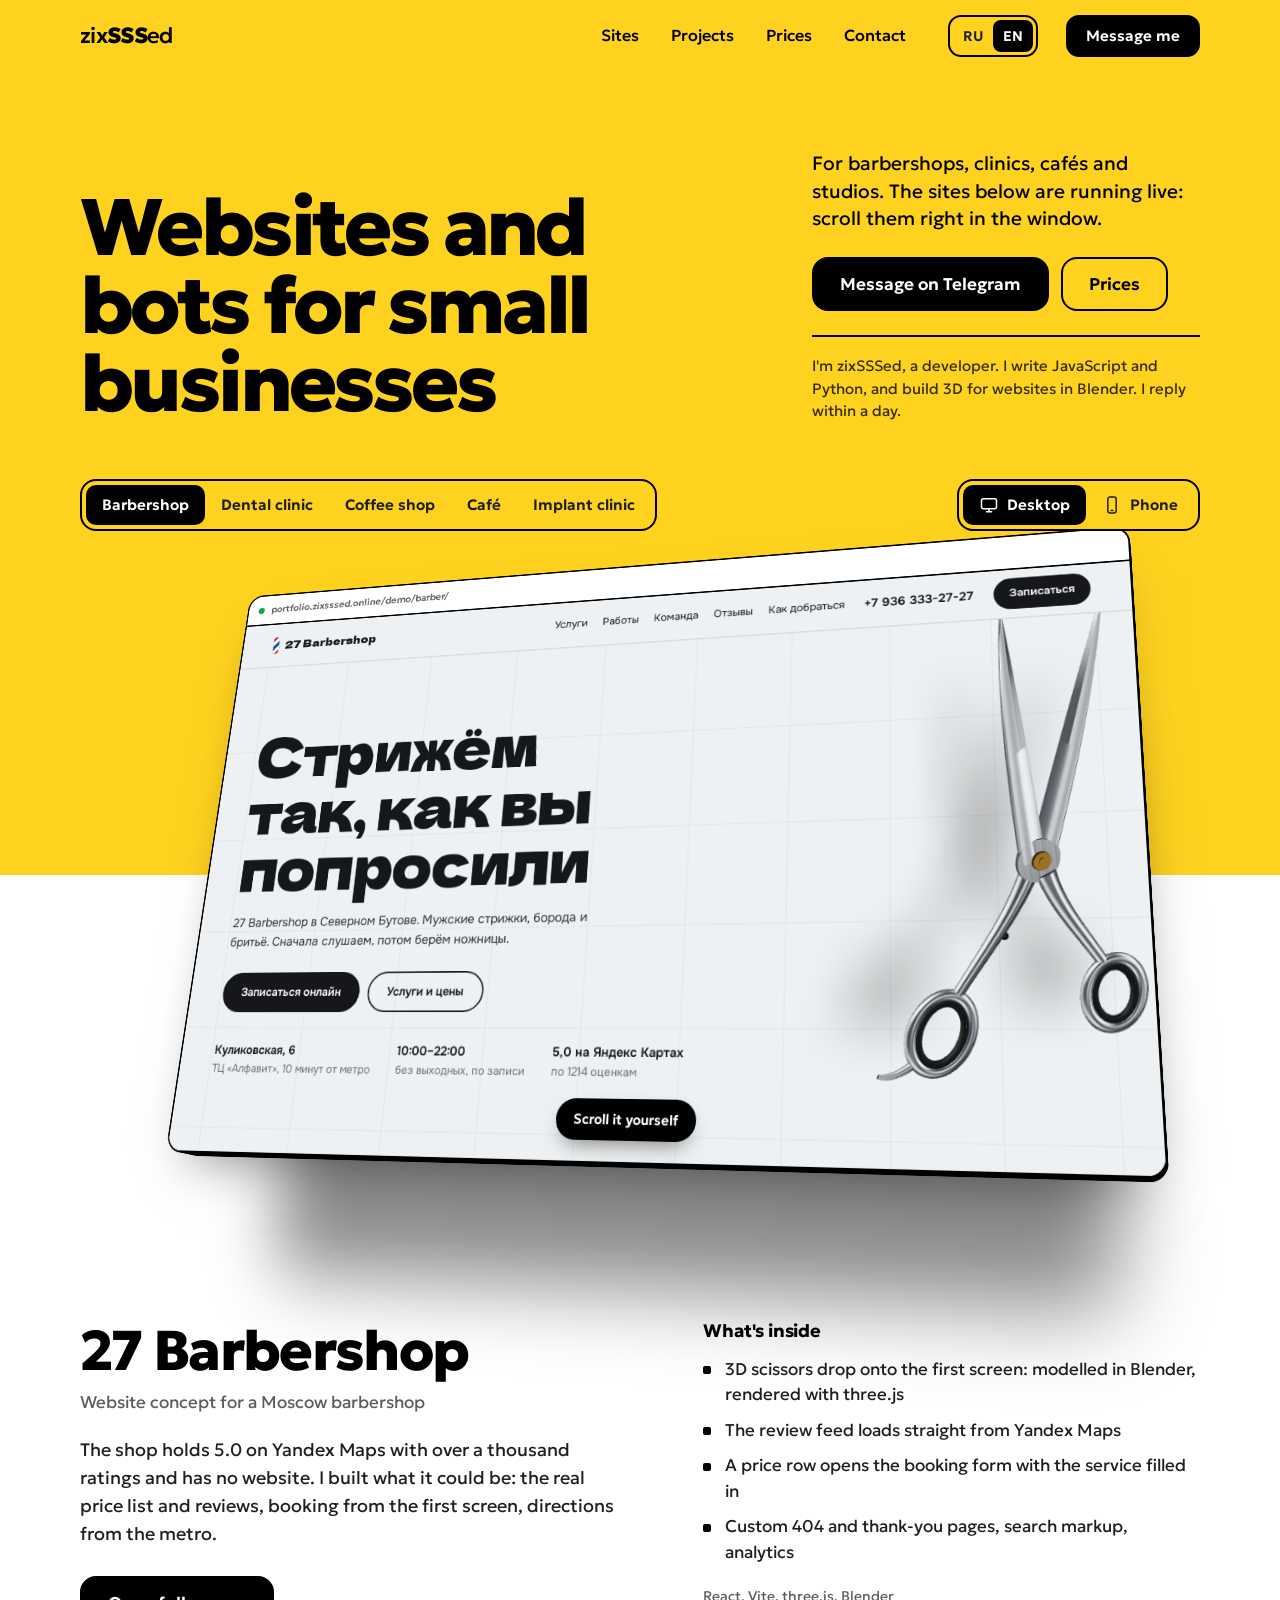
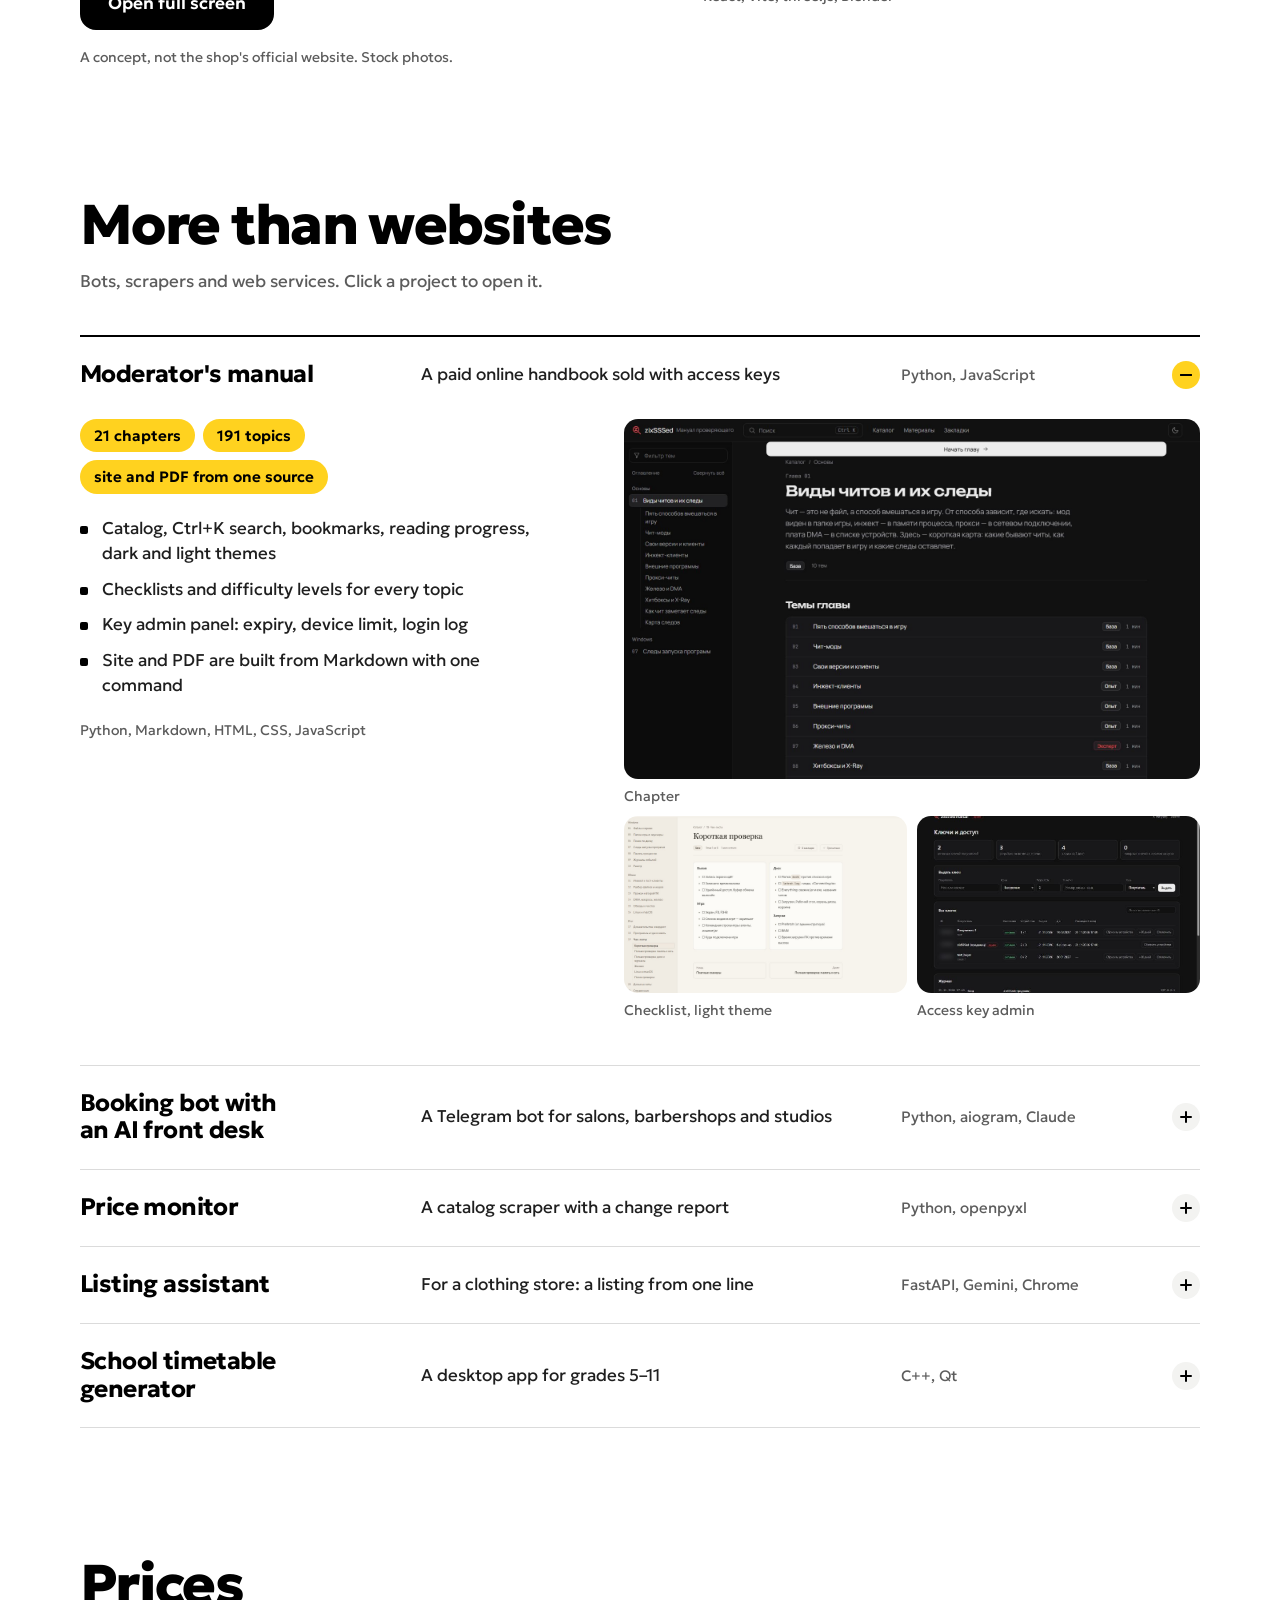
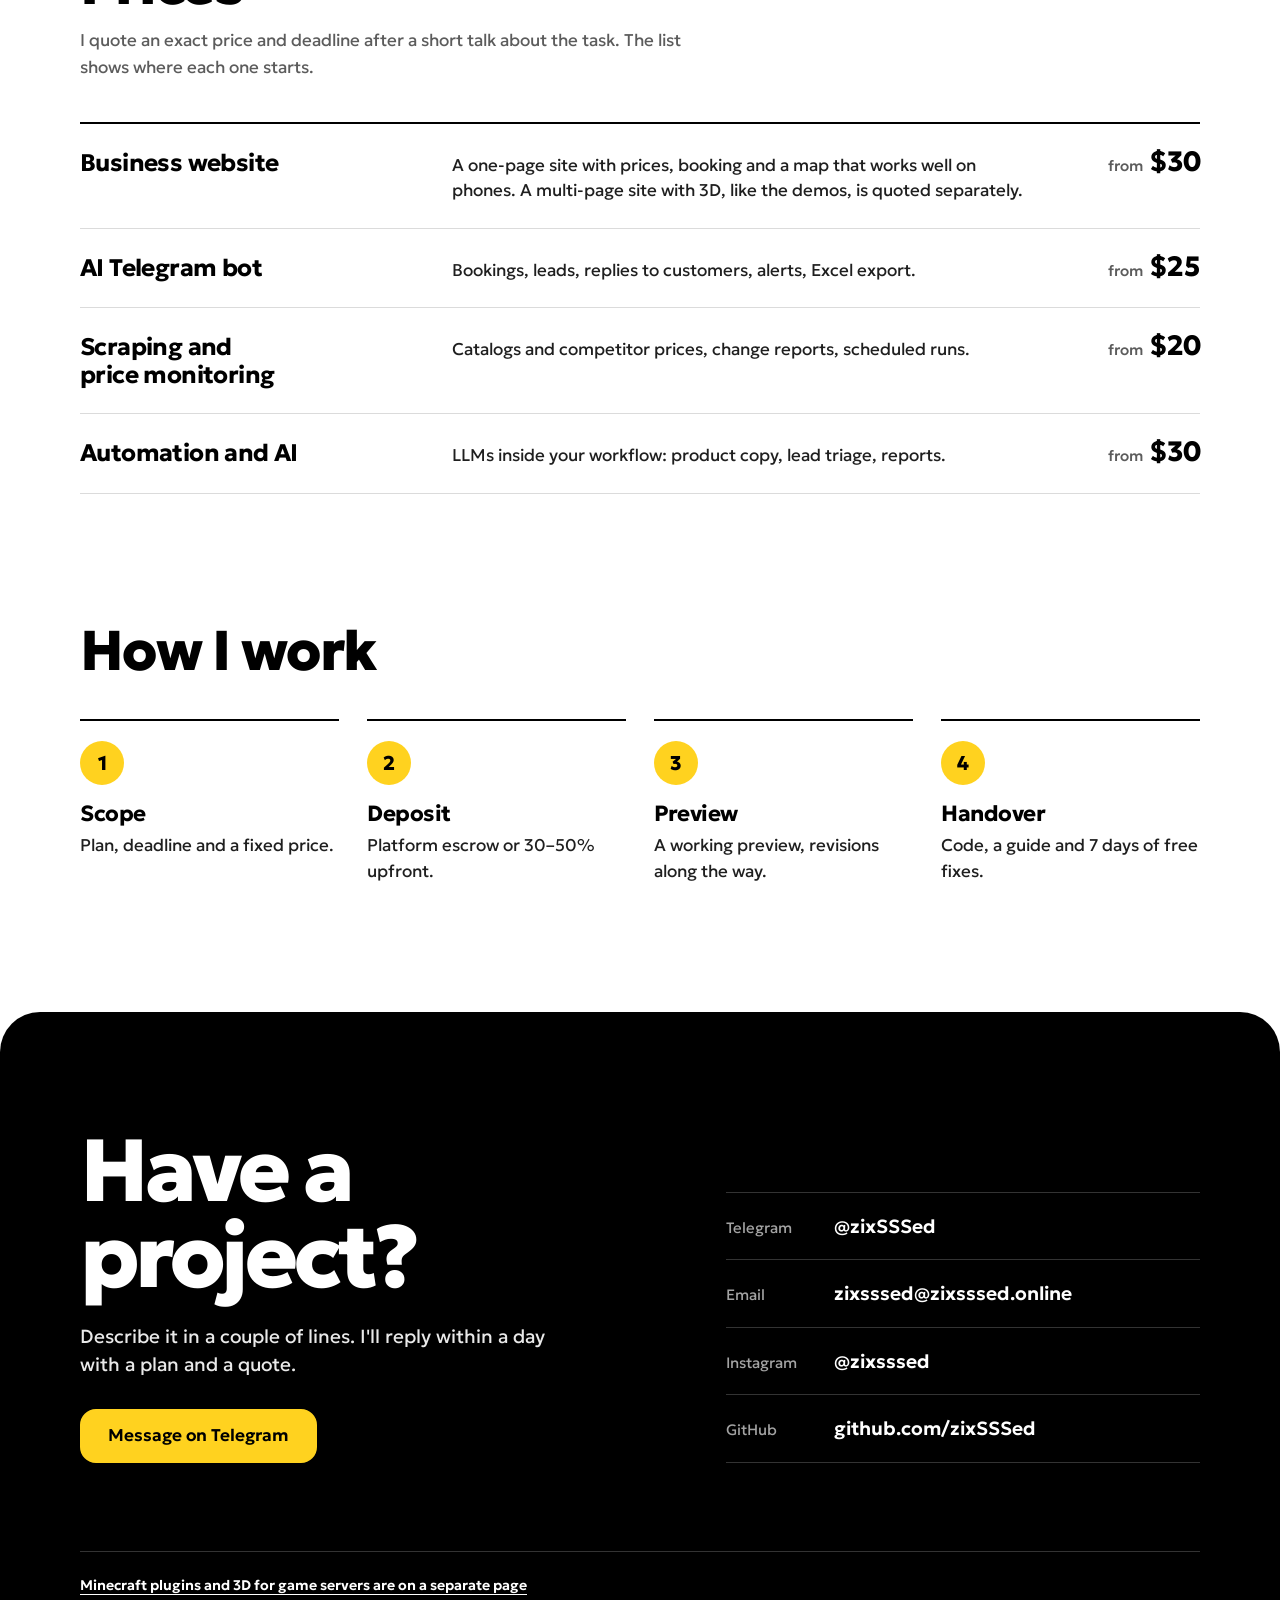
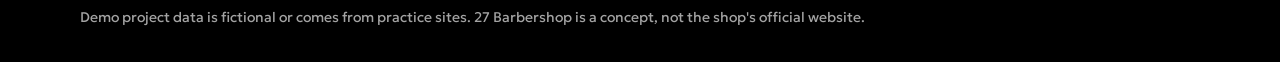
==== commit 4b1f32cd: "Новое демо: клиника имплантации «Прикус» со схемой зубов Co-Authored-By: Claude Fable 5.2 <noreply@a" ====
--- a/index.html
+++ b/index.html
@@ -35,7 +35,7 @@
         "sameAs": ["https://t.me/zixSSSed", "https://www.instagram.com/zixsssed/", "https://github.com/zixSSSed"]
       }
     </script>
-    <script type="module" crossorigin src="/assets/main-BJNS2wNo.js"></script>
+    <script type="module" crossorigin src="/assets/main-Cs67iKyT.js"></script>
     <link rel="stylesheet" crossorigin href="/assets/main-DrmWadAp.css">
   </head>
   <body>
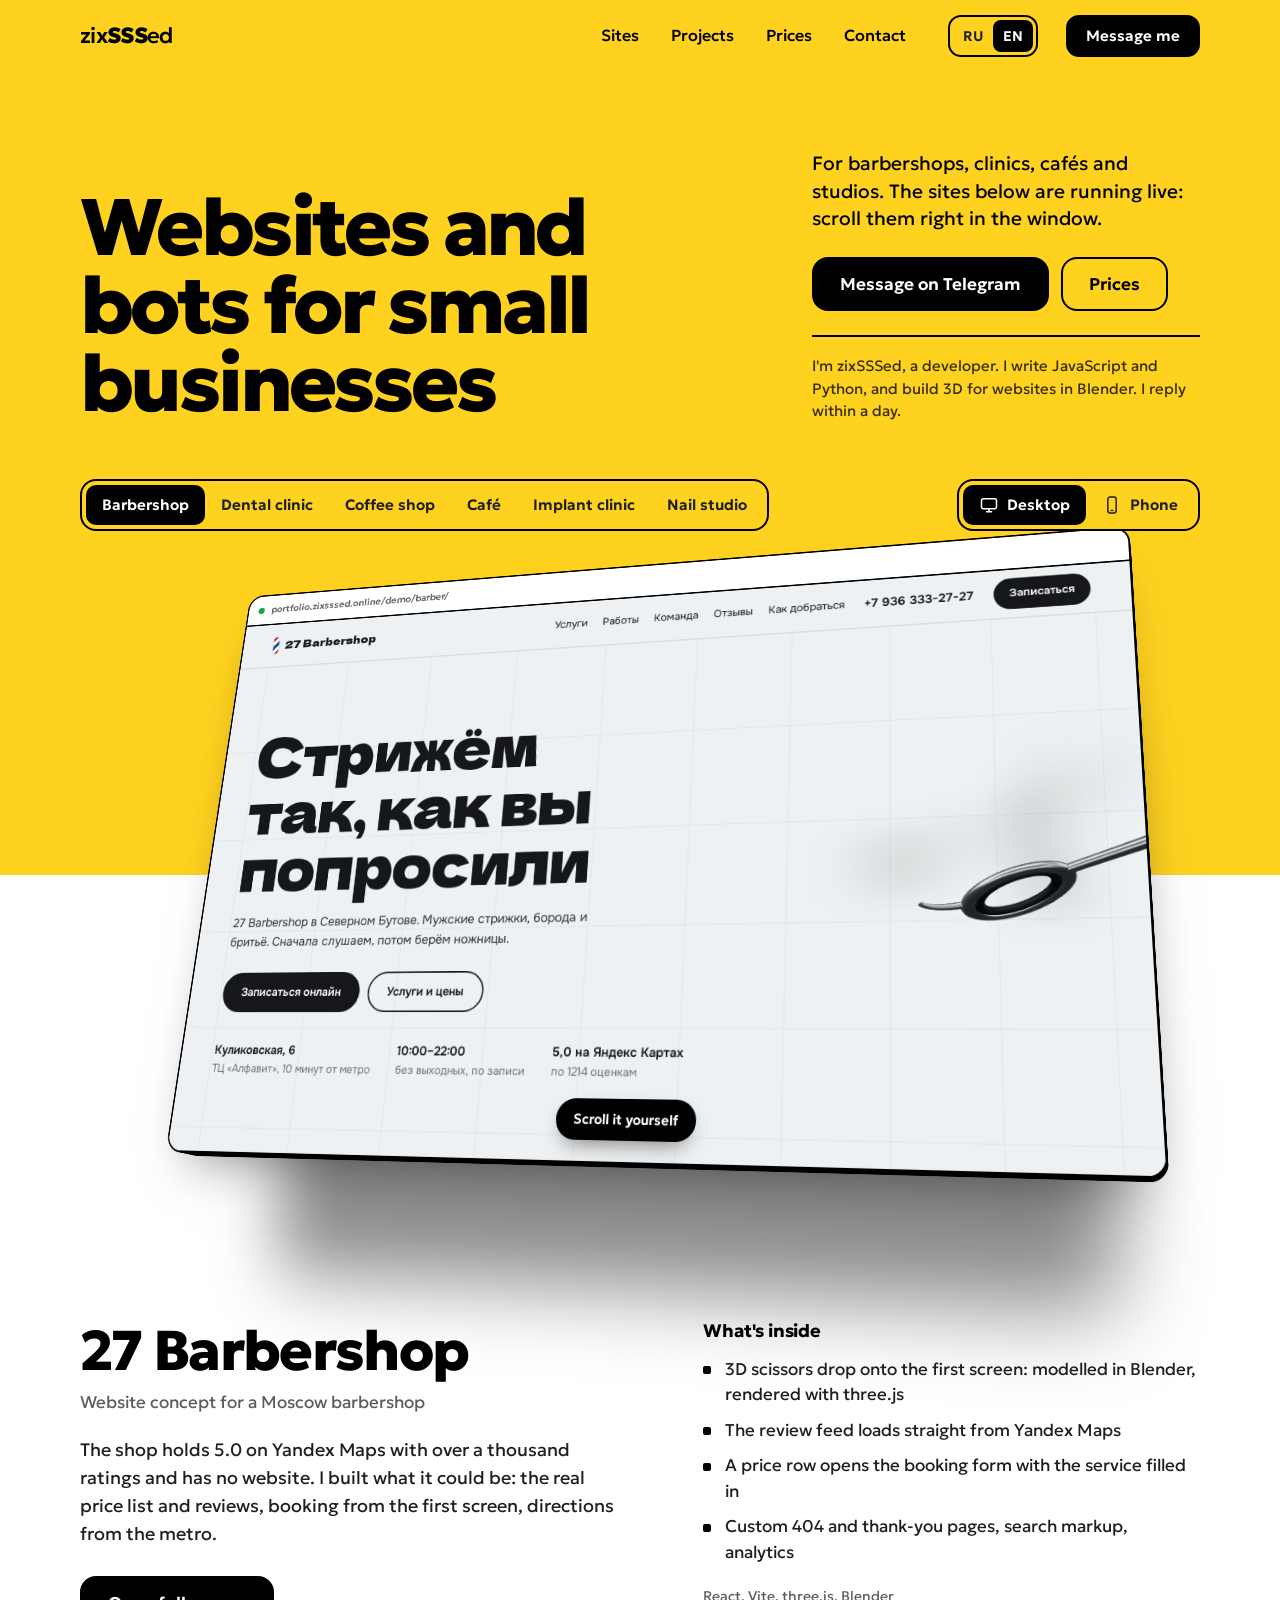
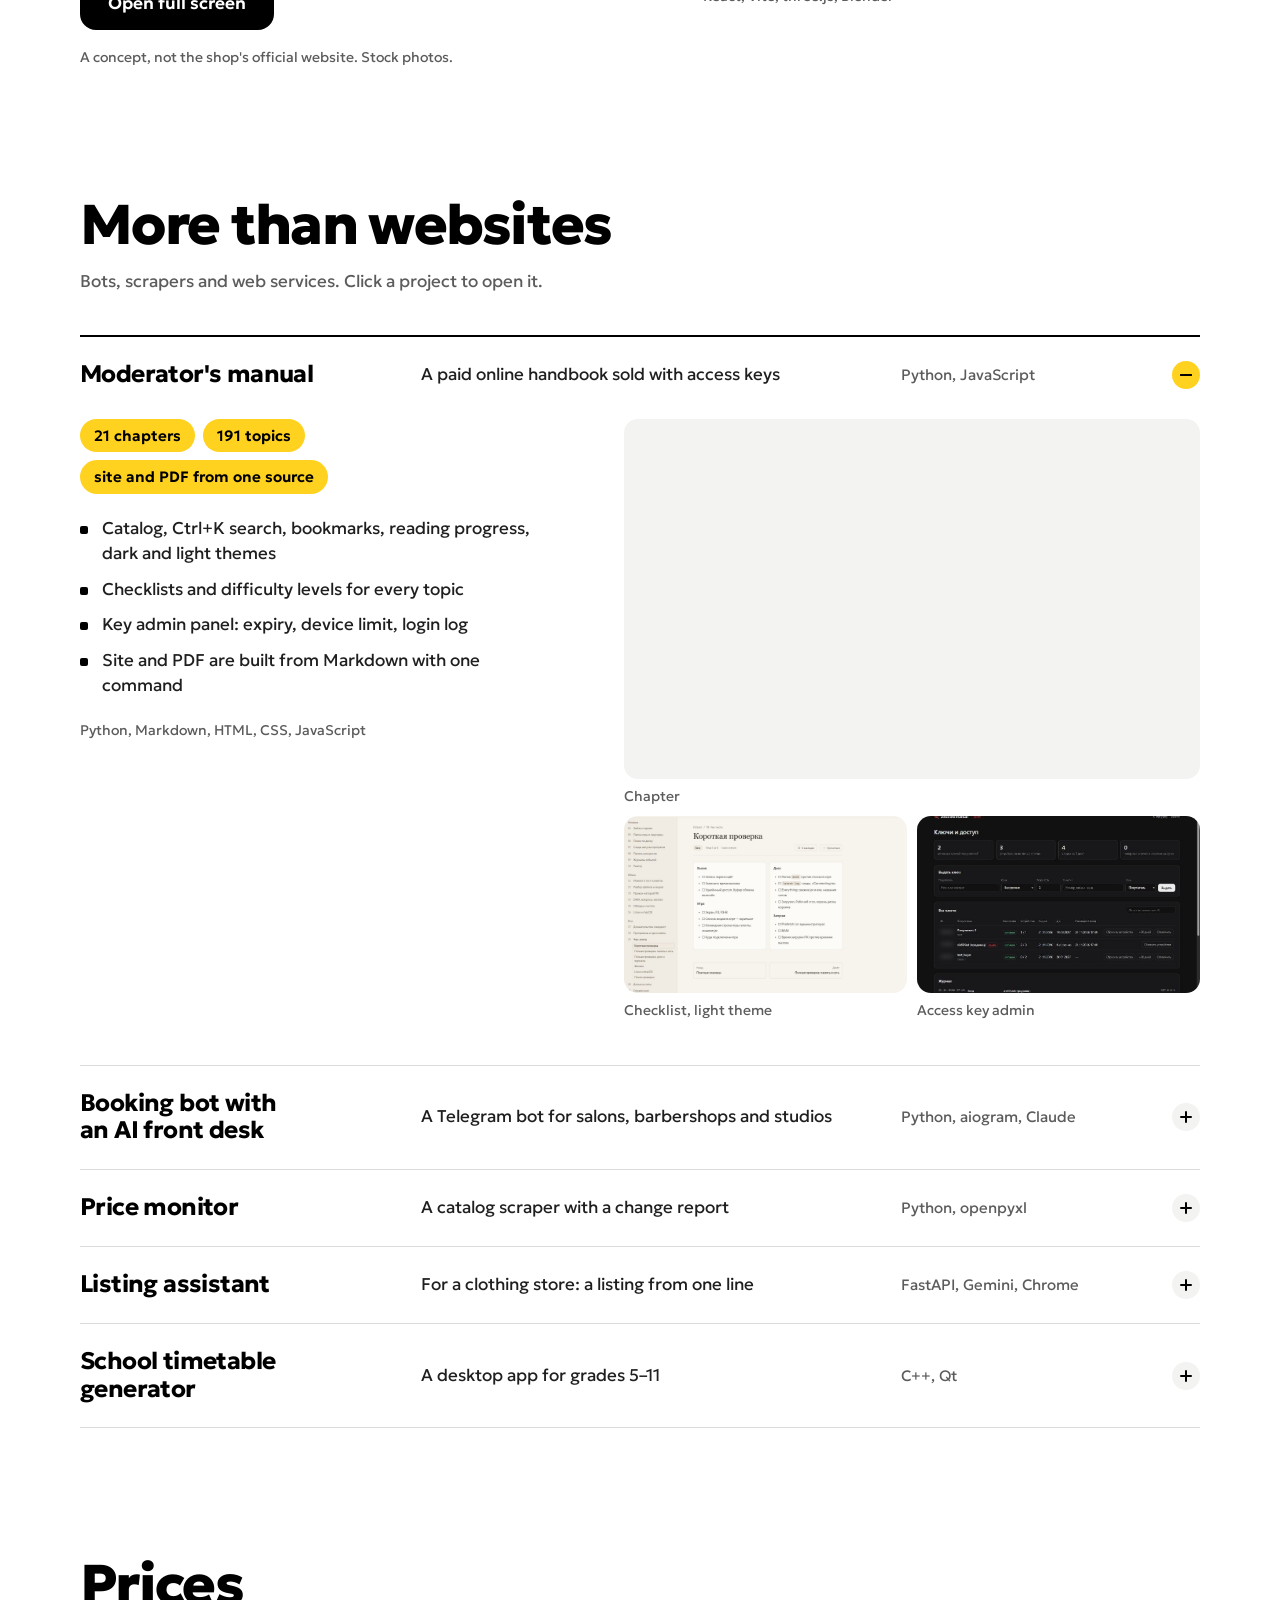
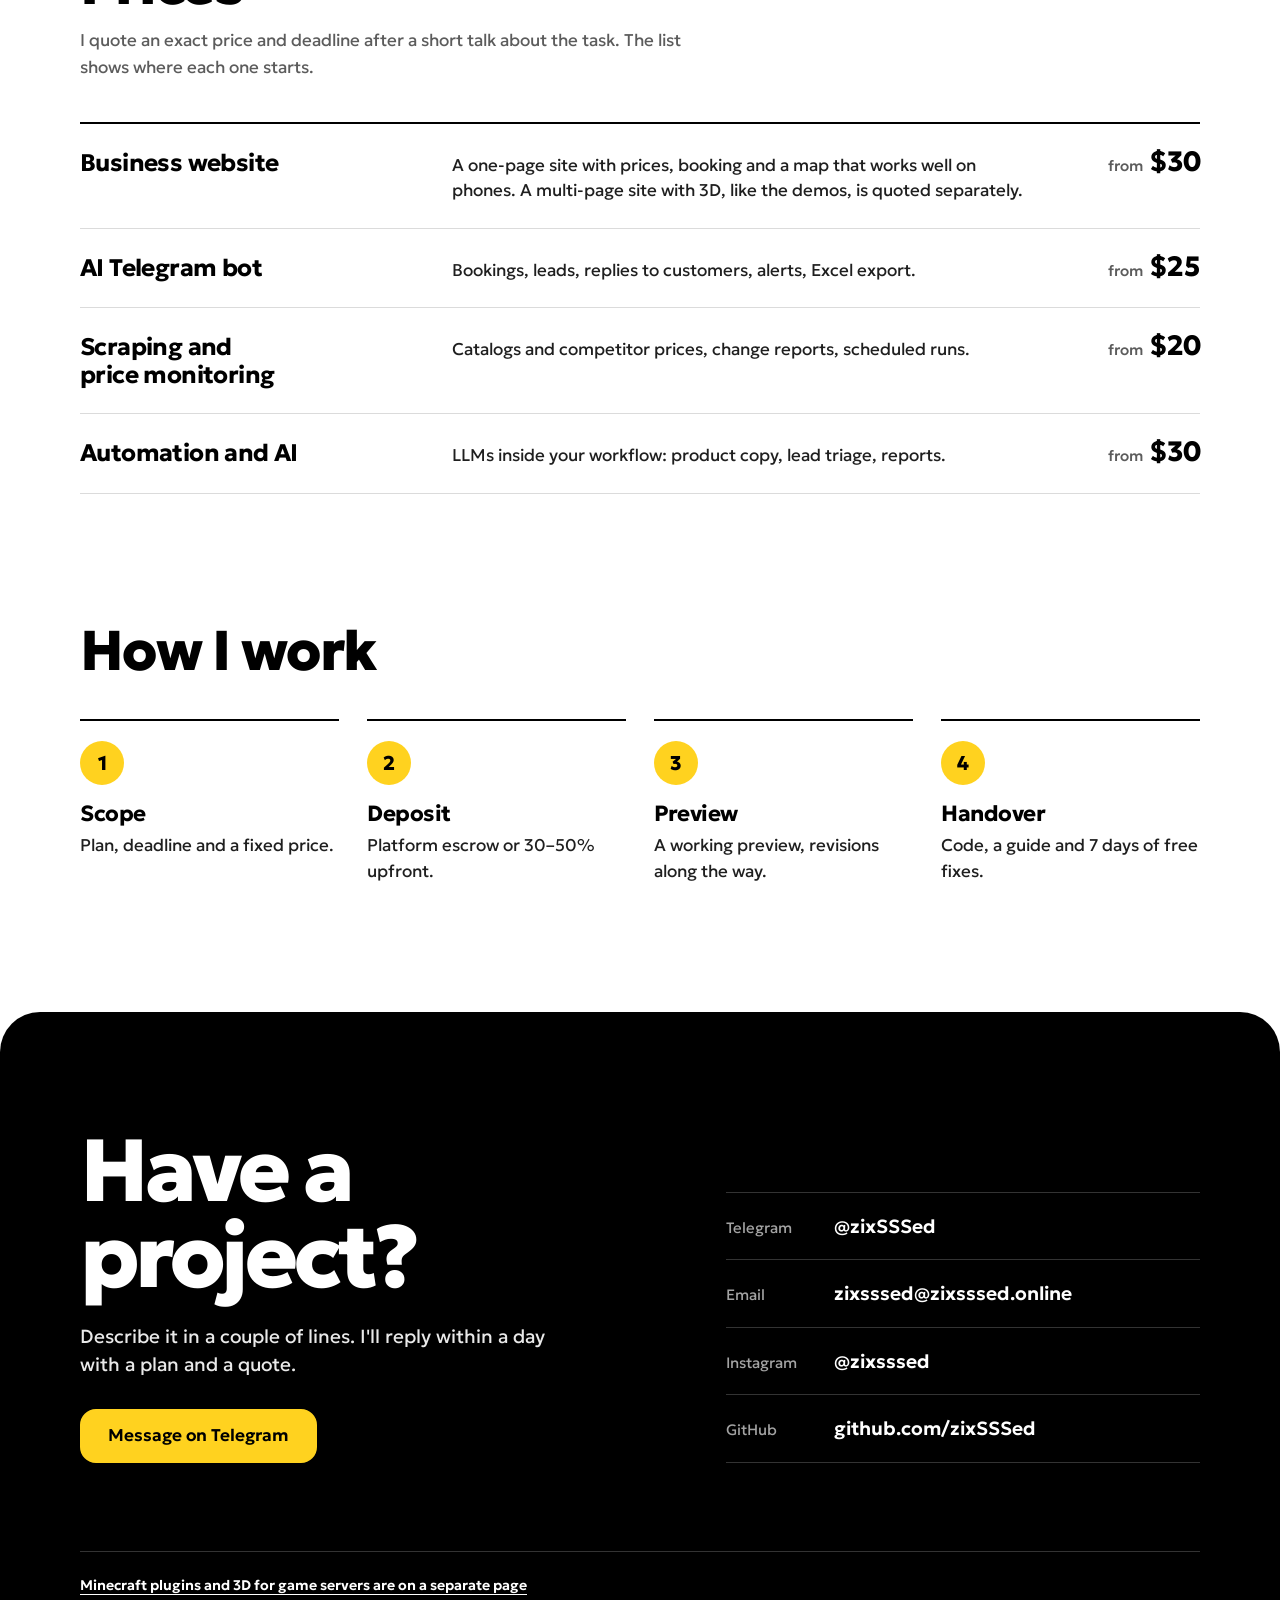
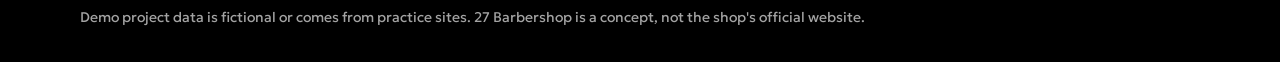
==== commit 45e6090f: "Новое демо: студия маникюра «Глянец», всего шесть демо Co-Authored-By: Claude Fable 5.2 <noreply@ant" ====
--- a/index.html
+++ b/index.html
@@ -35,7 +35,7 @@
         "sameAs": ["https://t.me/zixSSSed", "https://www.instagram.com/zixsssed/", "https://github.com/zixSSSed"]
       }
     </script>
-    <script type="module" crossorigin src="/assets/main-Cs67iKyT.js"></script>
+    <script type="module" crossorigin src="/assets/main-Ci-ZdPuX.js"></script>
     <link rel="stylesheet" crossorigin href="/assets/main-DrmWadAp.css">
   </head>
   <body>
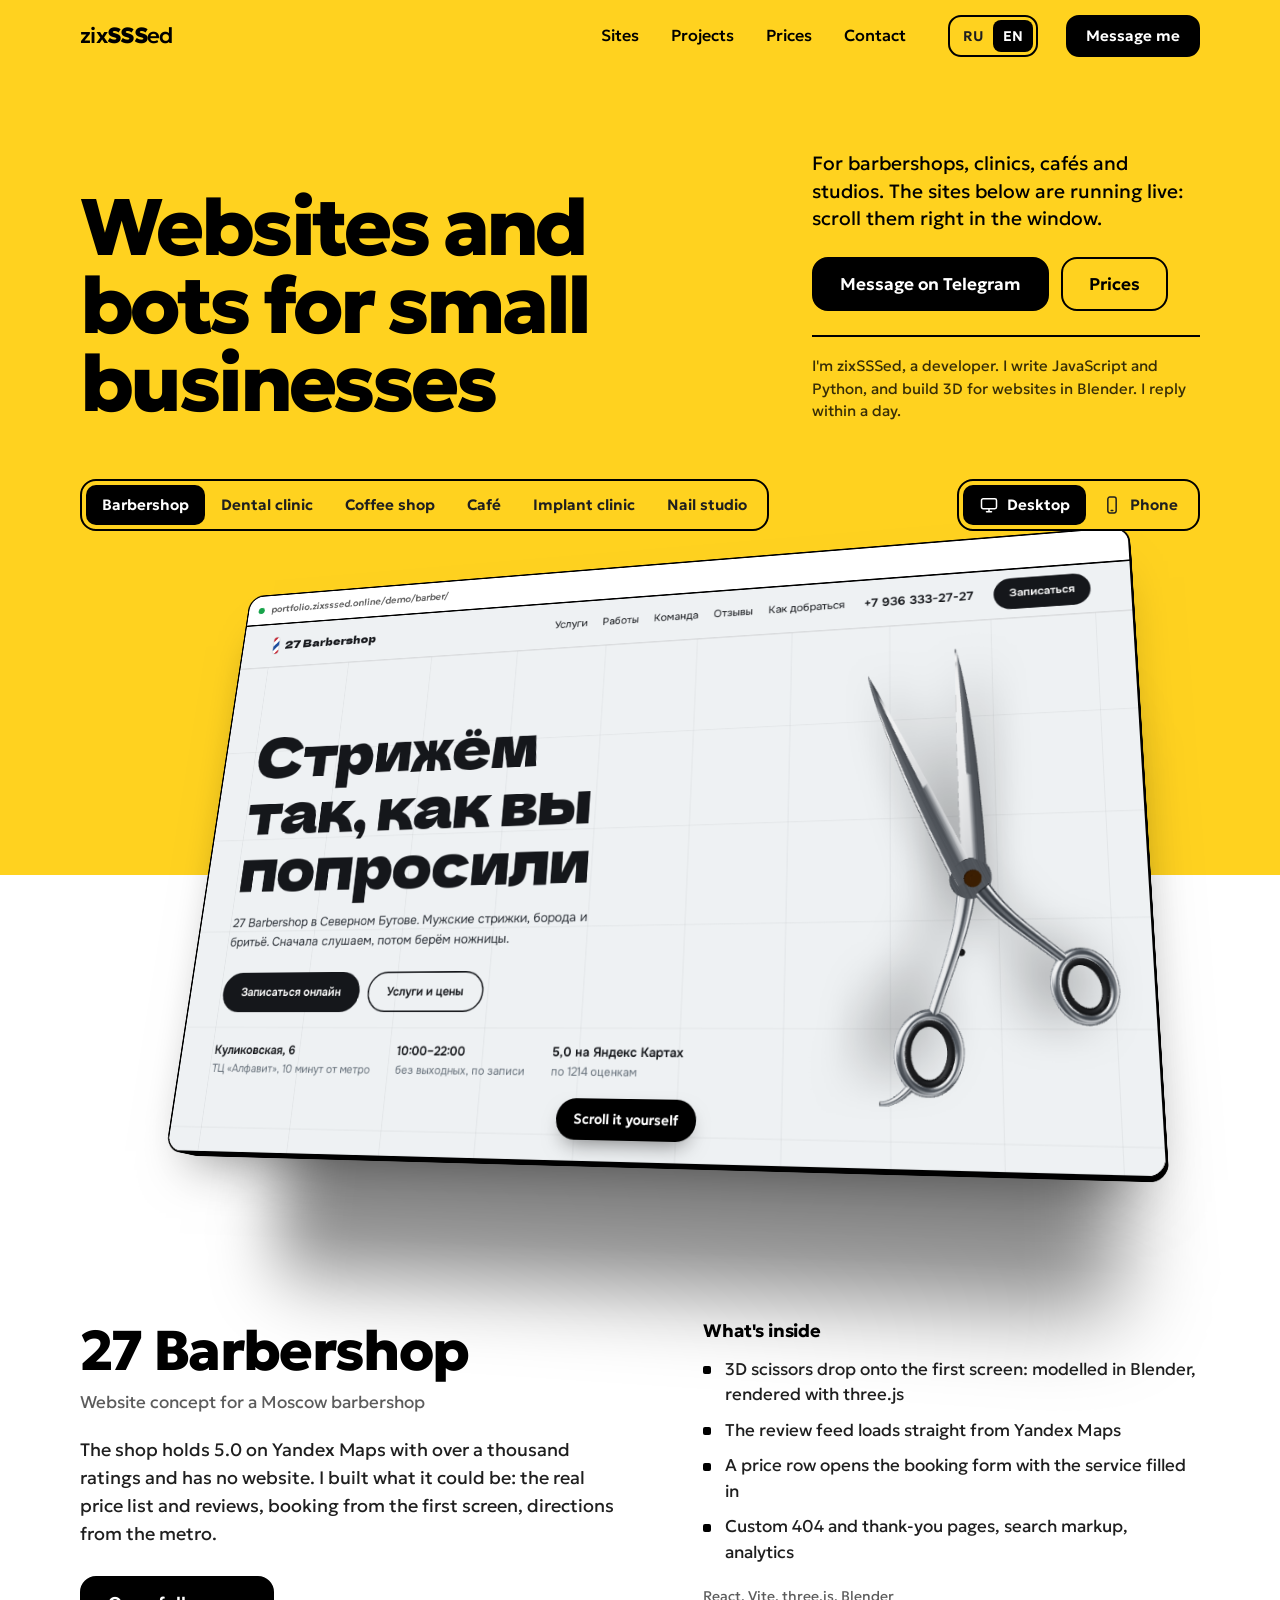
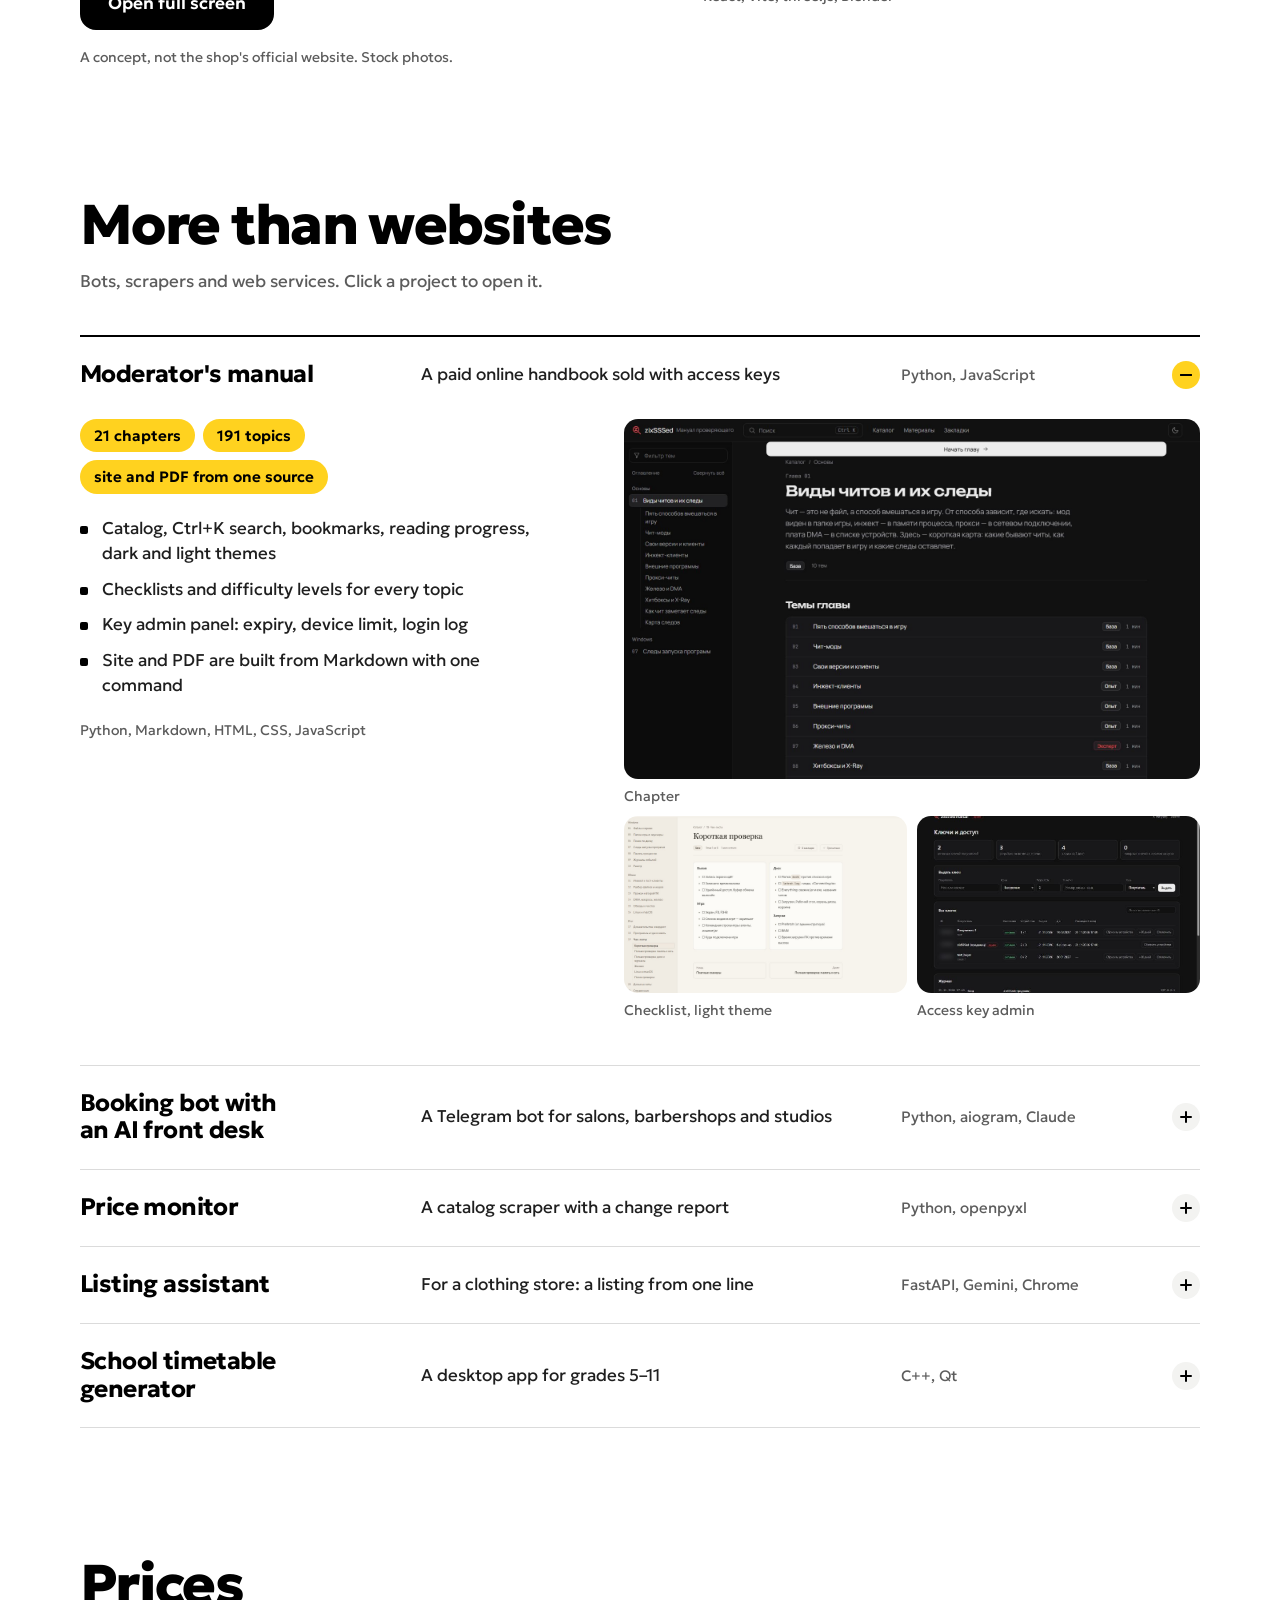
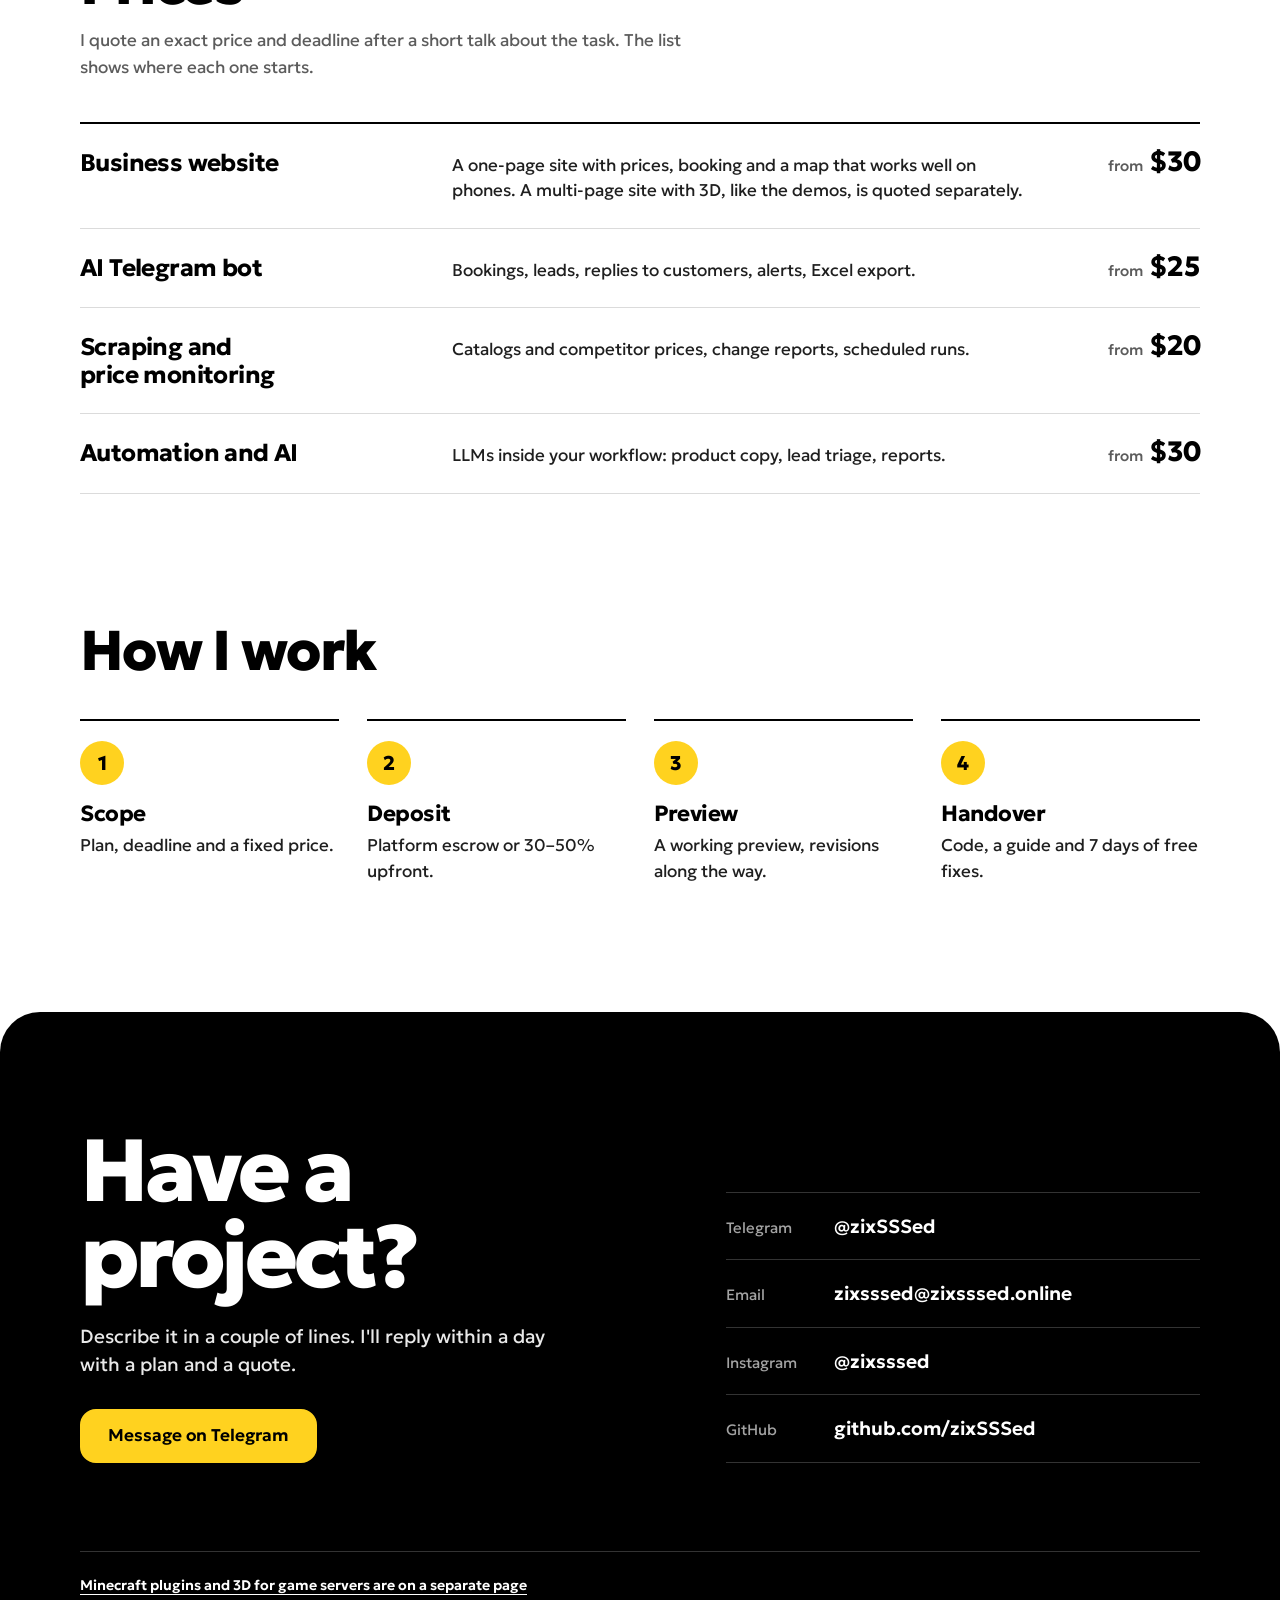
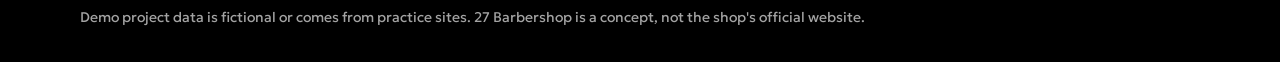
==== commit 92897845: "Вкладки демо не уходят под шапку на телефоне Co-Authored-By: Claude Fable 5.2 <noreply@anthropic.com" ====
--- a/index.html
+++ b/index.html
@@ -35,7 +35,7 @@
         "sameAs": ["https://t.me/zixSSSed", "https://www.instagram.com/zixsssed/", "https://github.com/zixSSSed"]
       }
     </script>
-    <script type="module" crossorigin src="/assets/main-Ci-ZdPuX.js"></script>
+    <script type="module" crossorigin src="/assets/main-UMvdZkLl.js"></script>
     <link rel="stylesheet" crossorigin href="/assets/main-DrmWadAp.css">
   </head>
   <body>
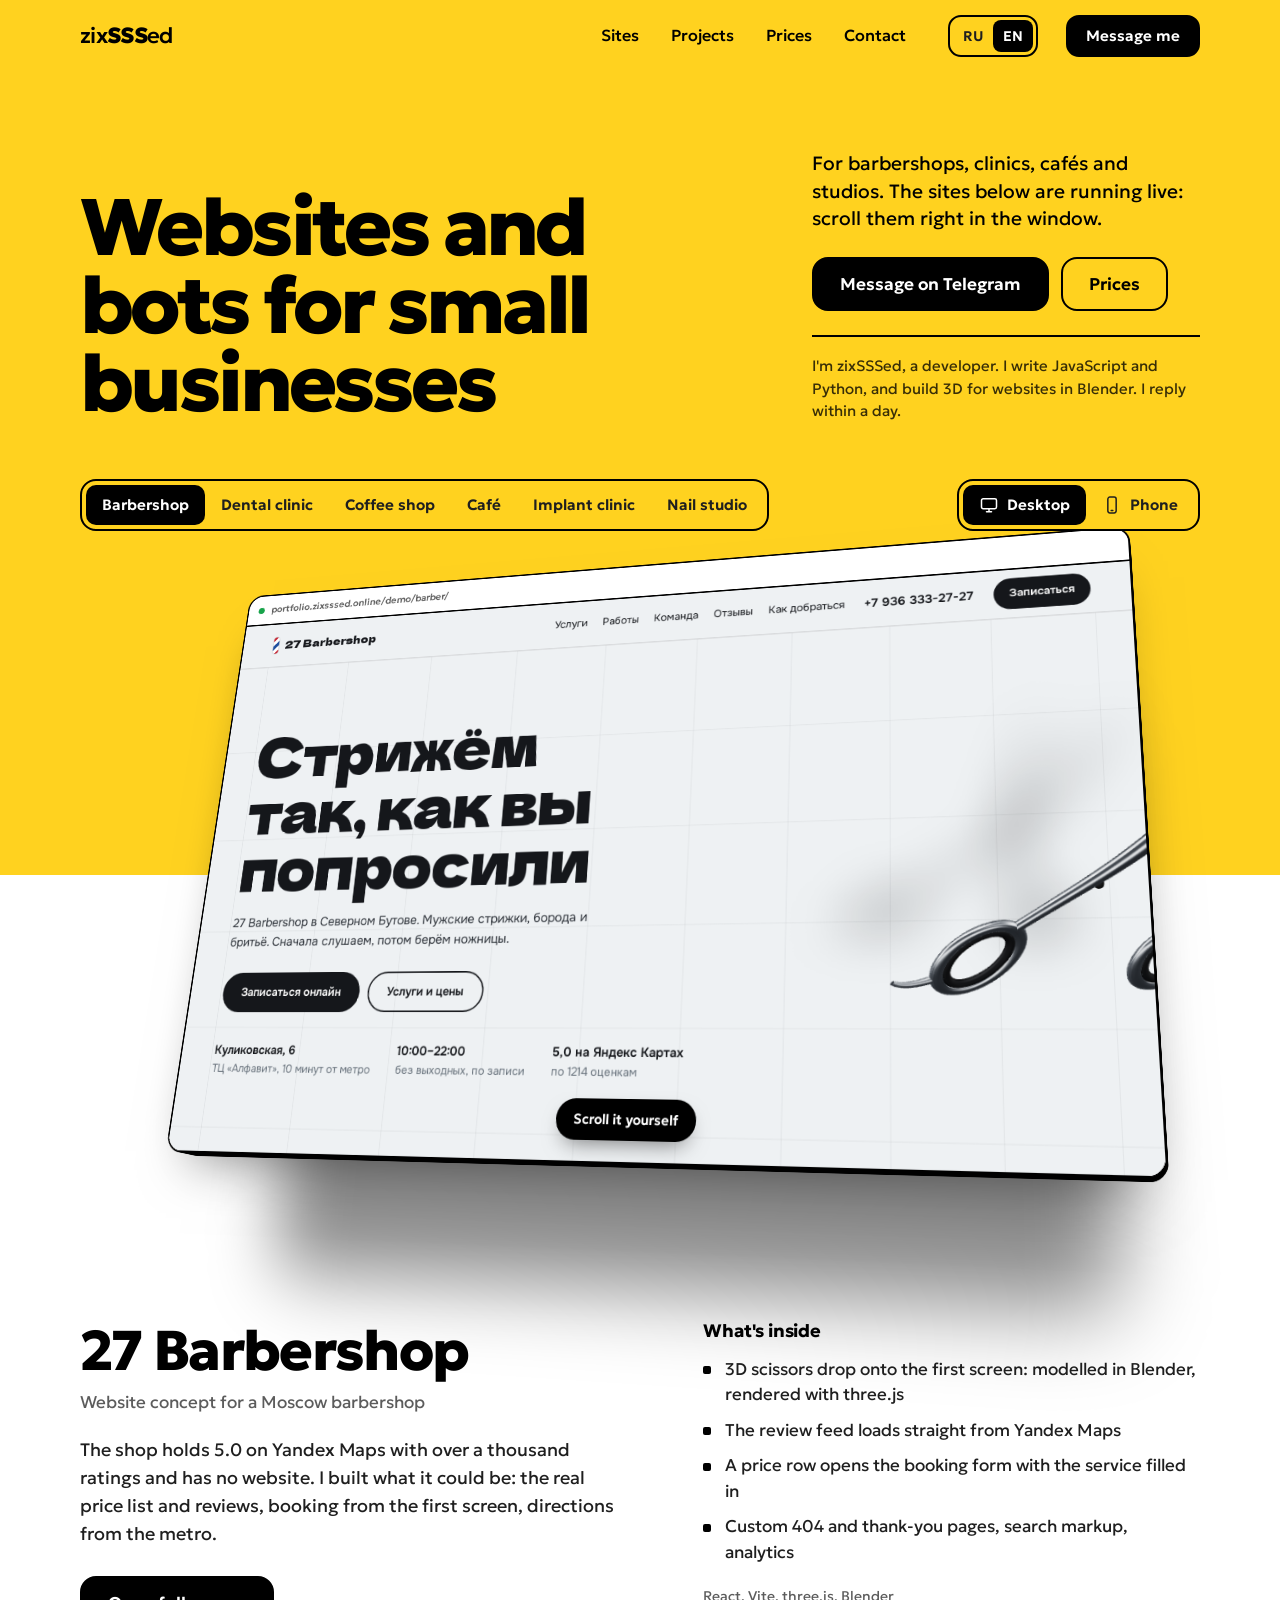
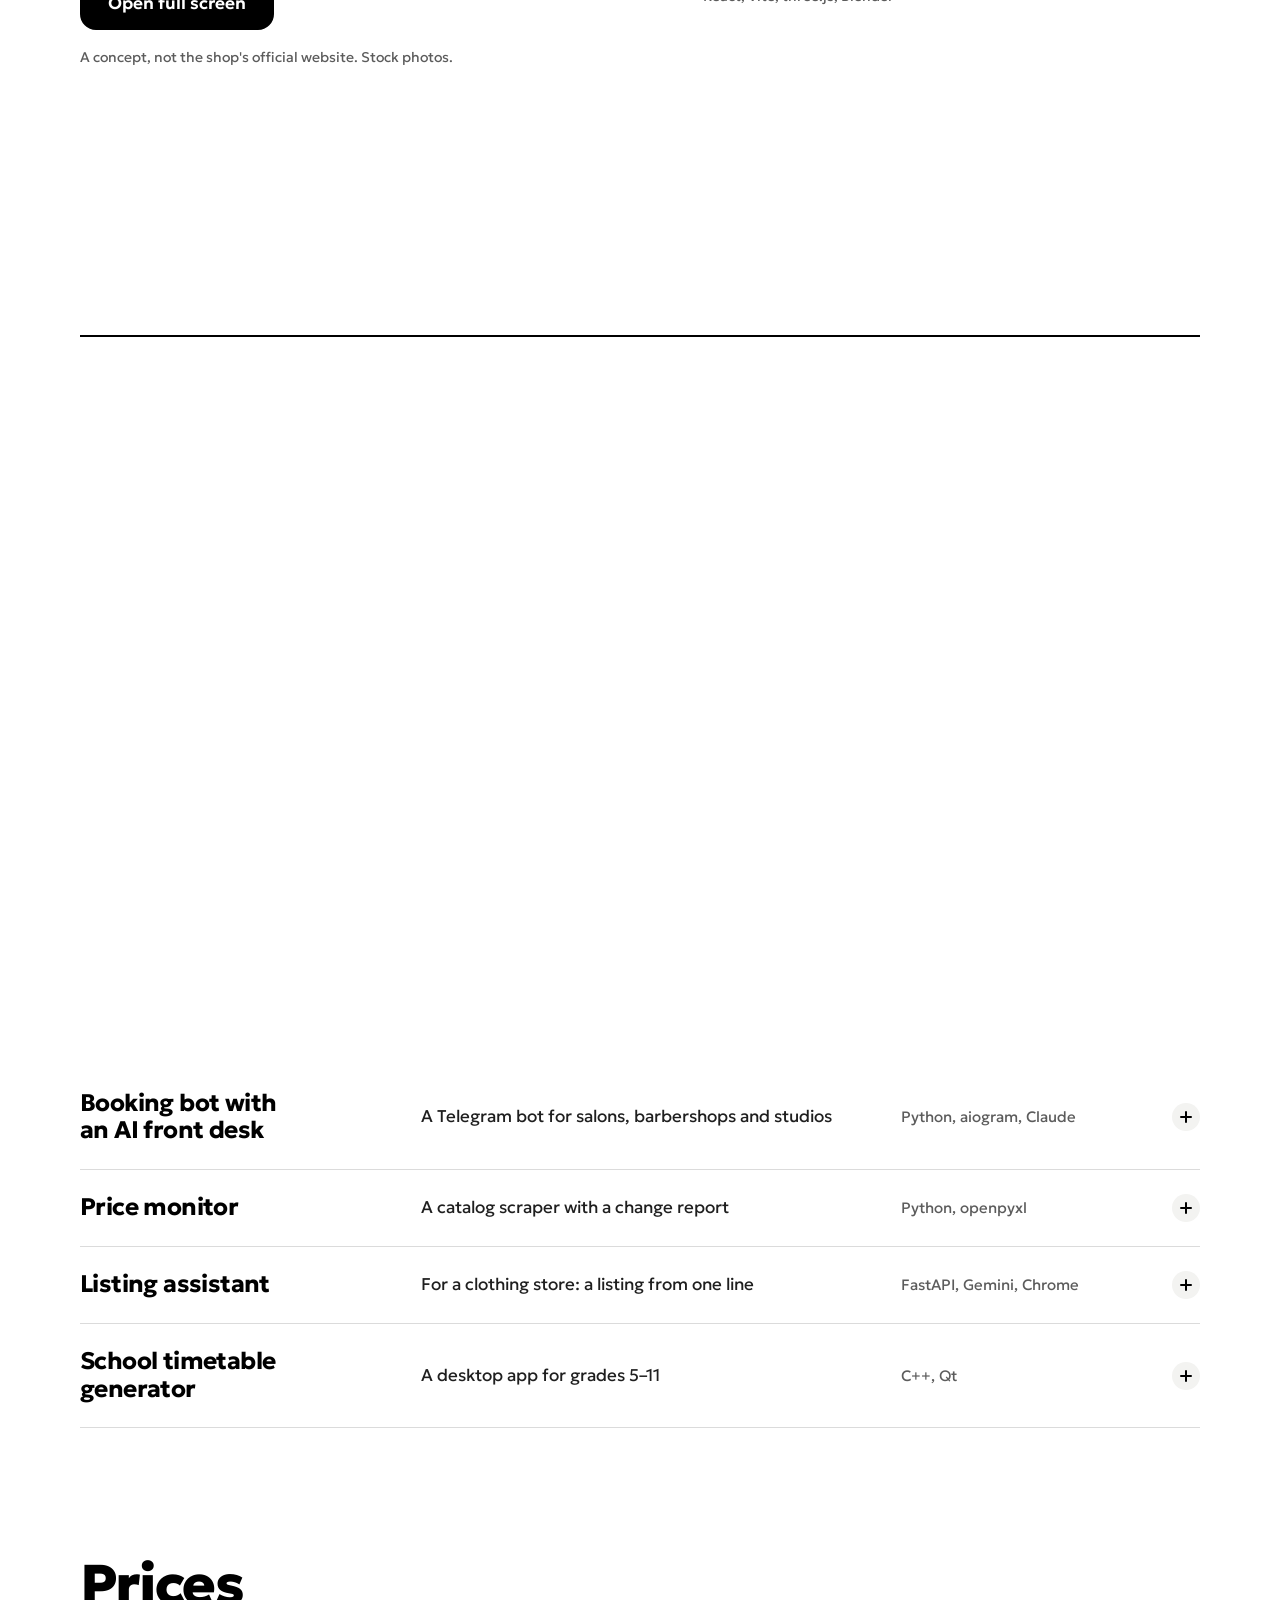
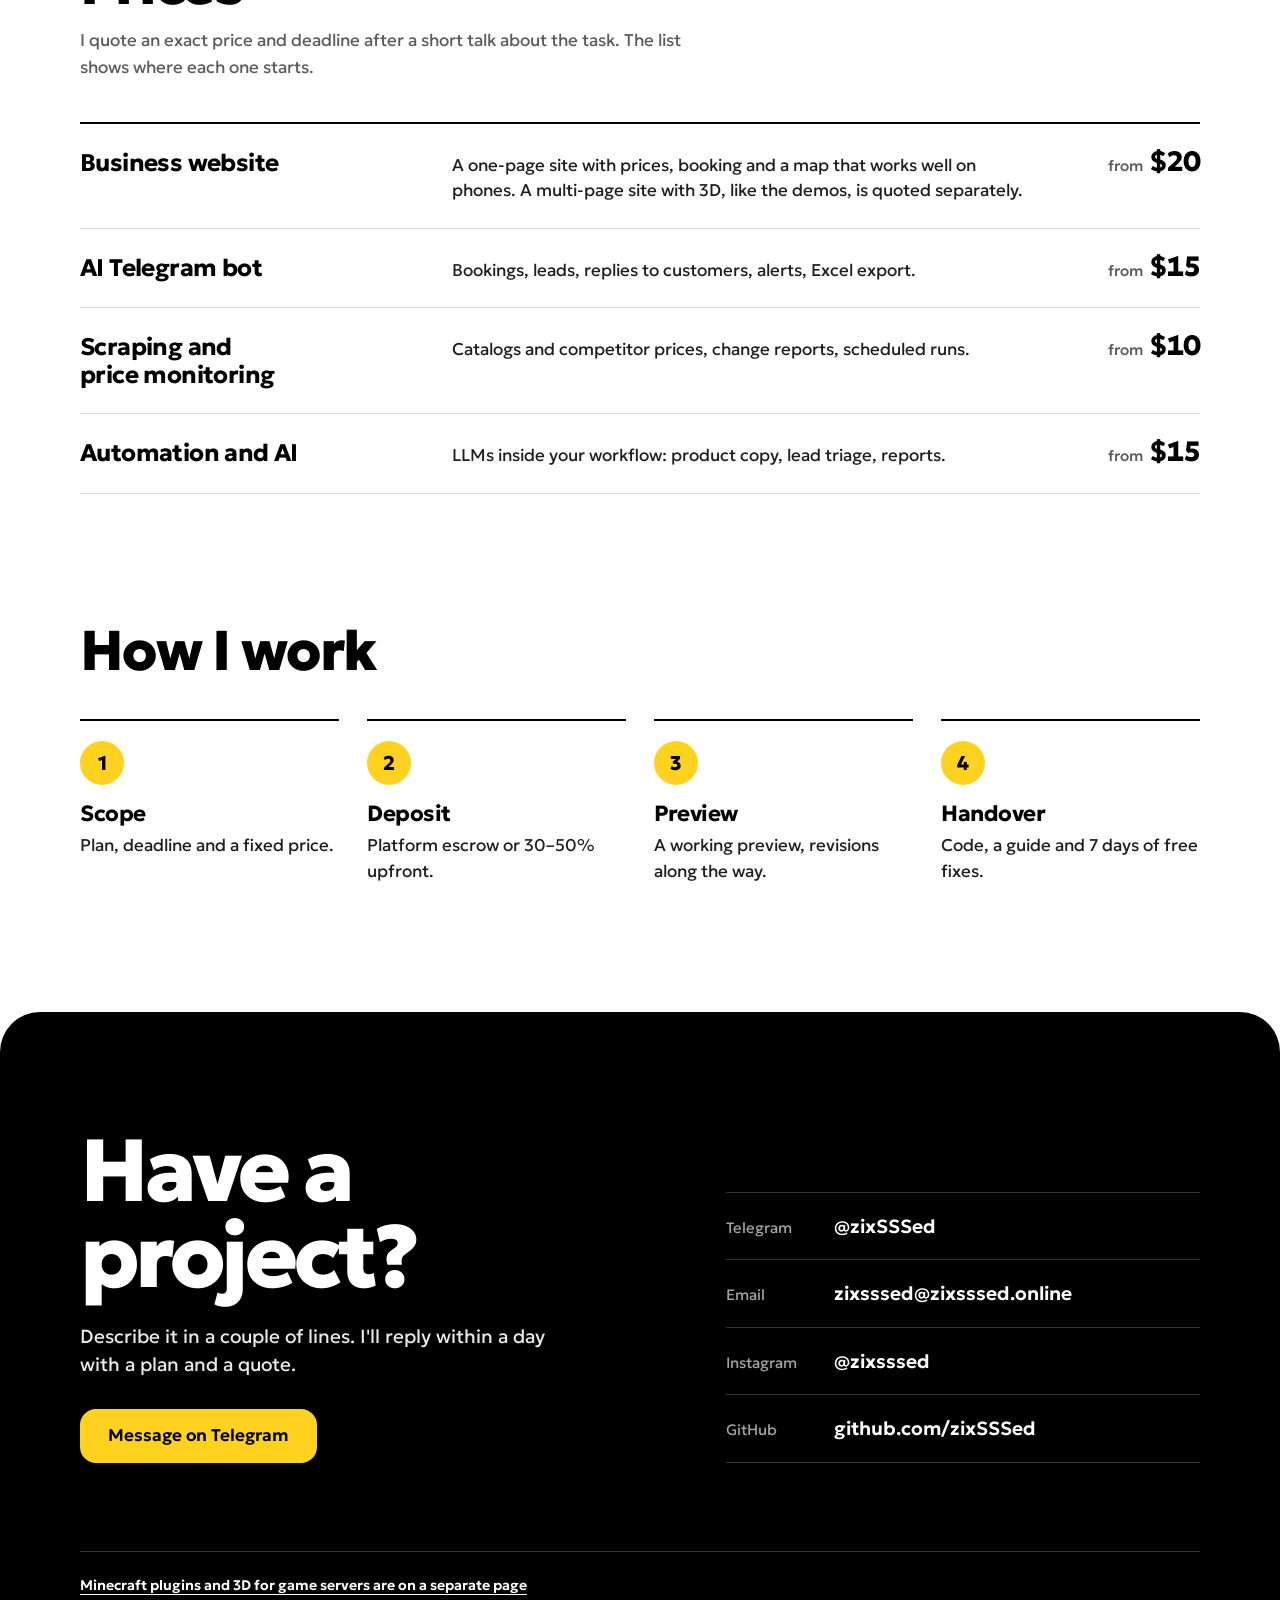
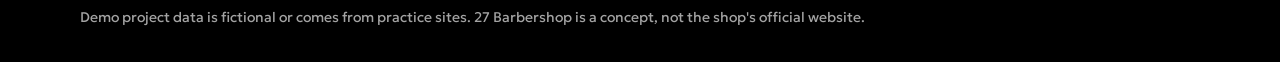
==== commit 8a7faa1c: "Снижены цены: сайт от $20, бот от $15, парсер от $10 Co-Authored-By: Claude Fable 5.2 <noreply@anthr" ====
--- a/index.html
+++ b/index.html
@@ -35,7 +35,7 @@
         "sameAs": ["https://t.me/zixSSSed", "https://www.instagram.com/zixsssed/", "https://github.com/zixSSSed"]
       }
     </script>
-    <script type="module" crossorigin src="/assets/main-UMvdZkLl.js"></script>
+    <script type="module" crossorigin src="/assets/main-AskQTkUx.js"></script>
     <link rel="stylesheet" crossorigin href="/assets/main-DrmWadAp.css">
   </head>
   <body>
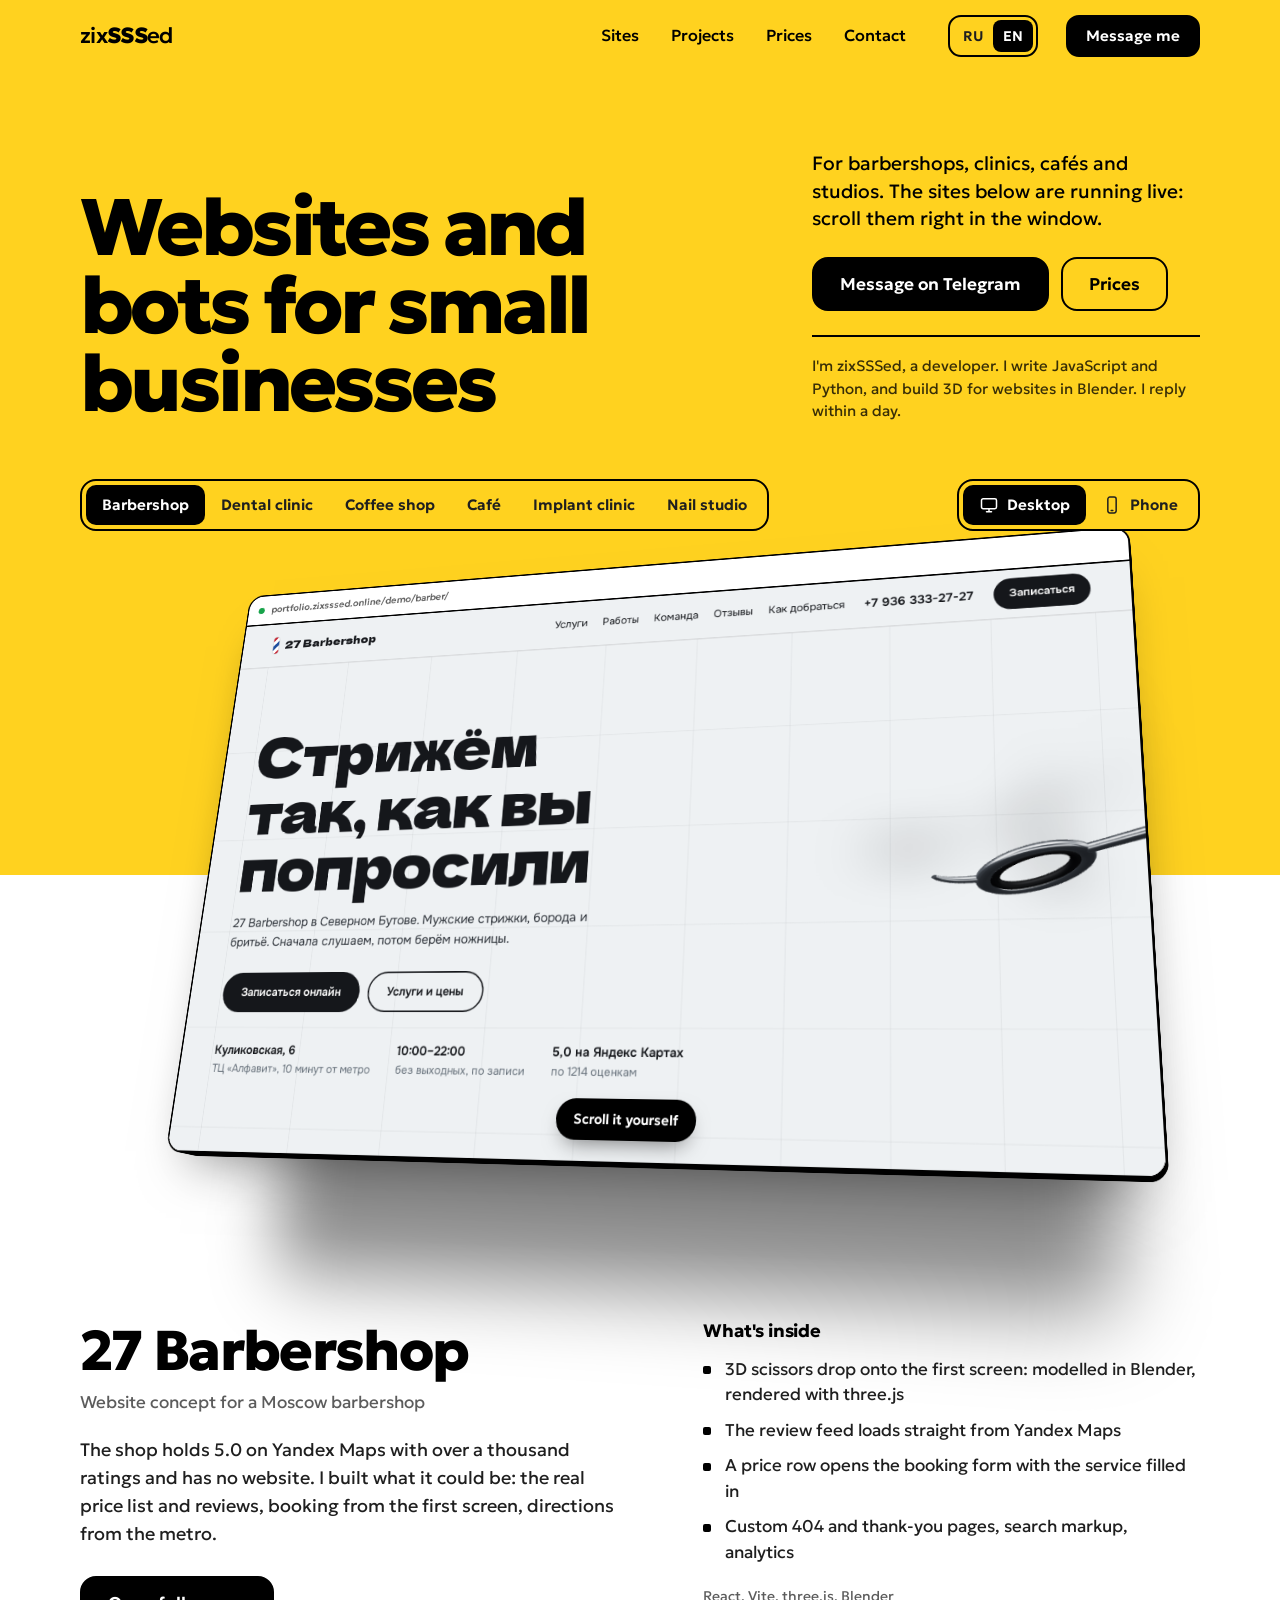
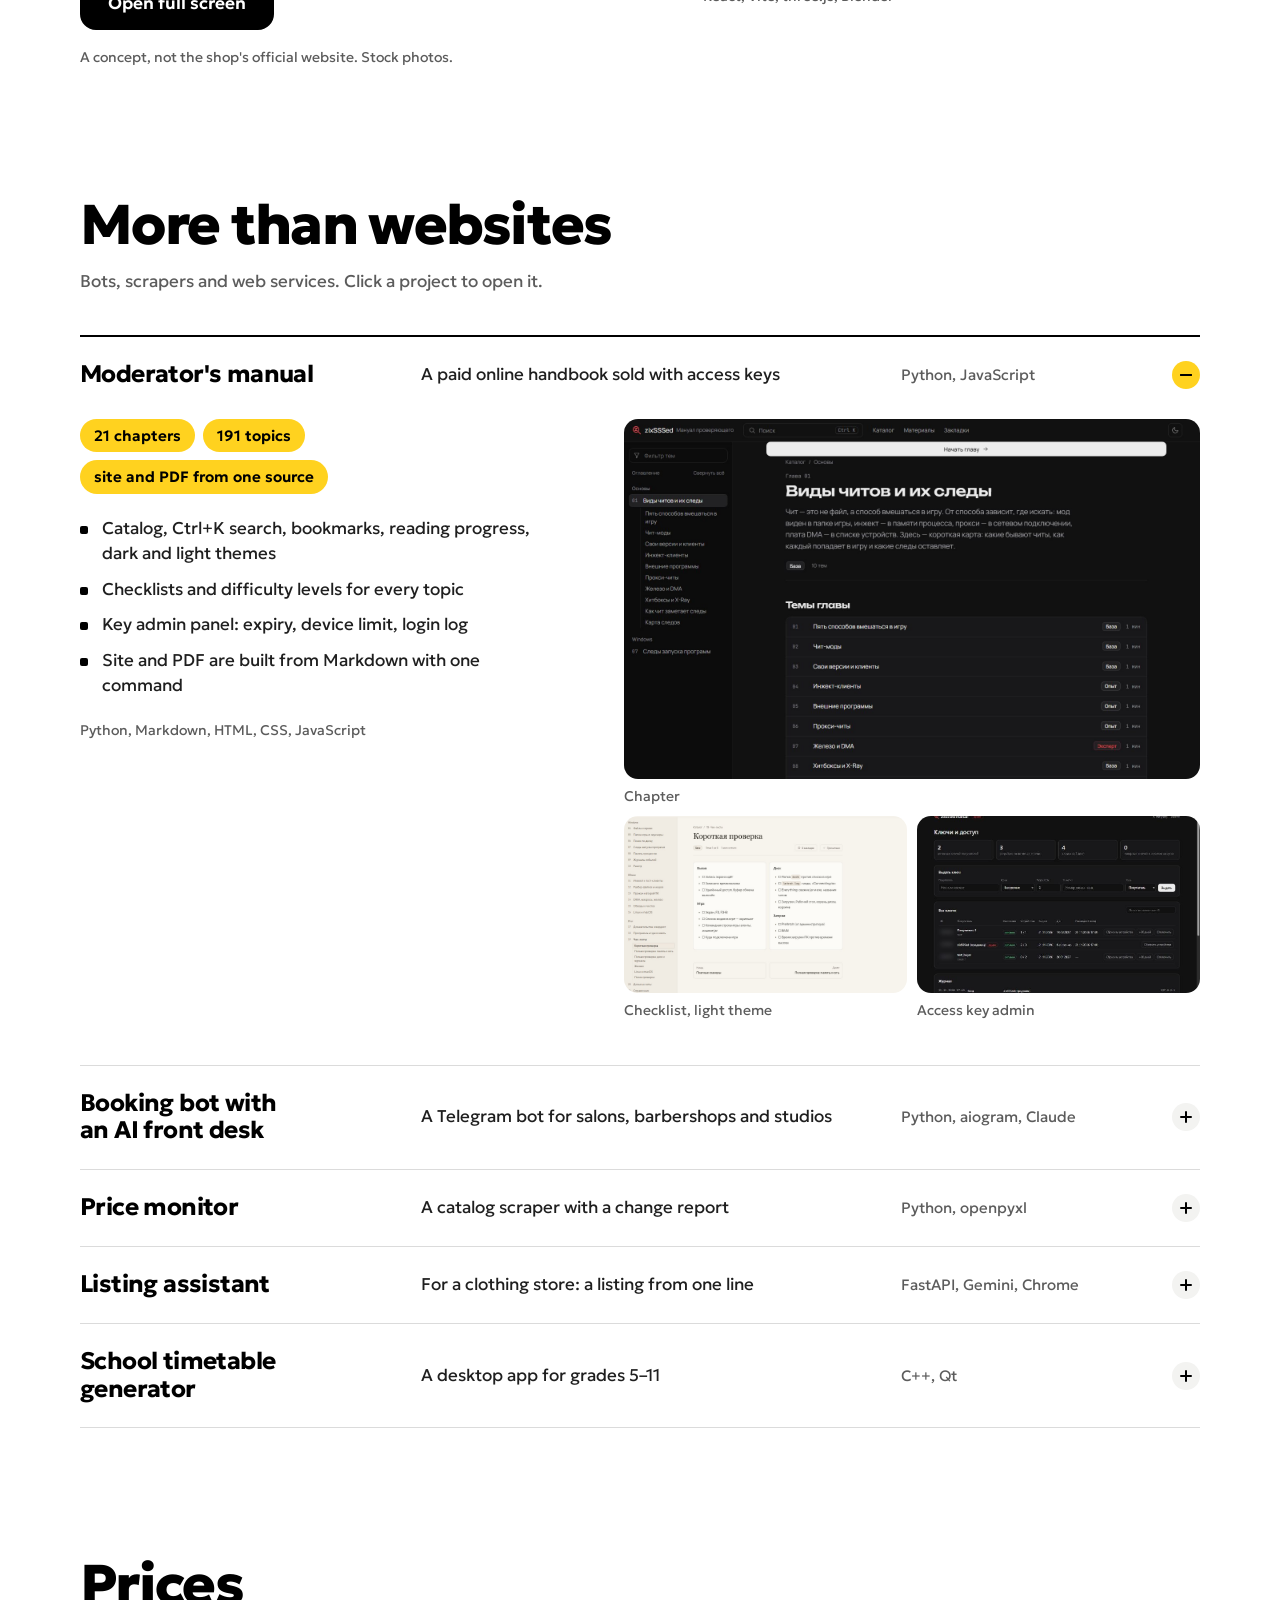
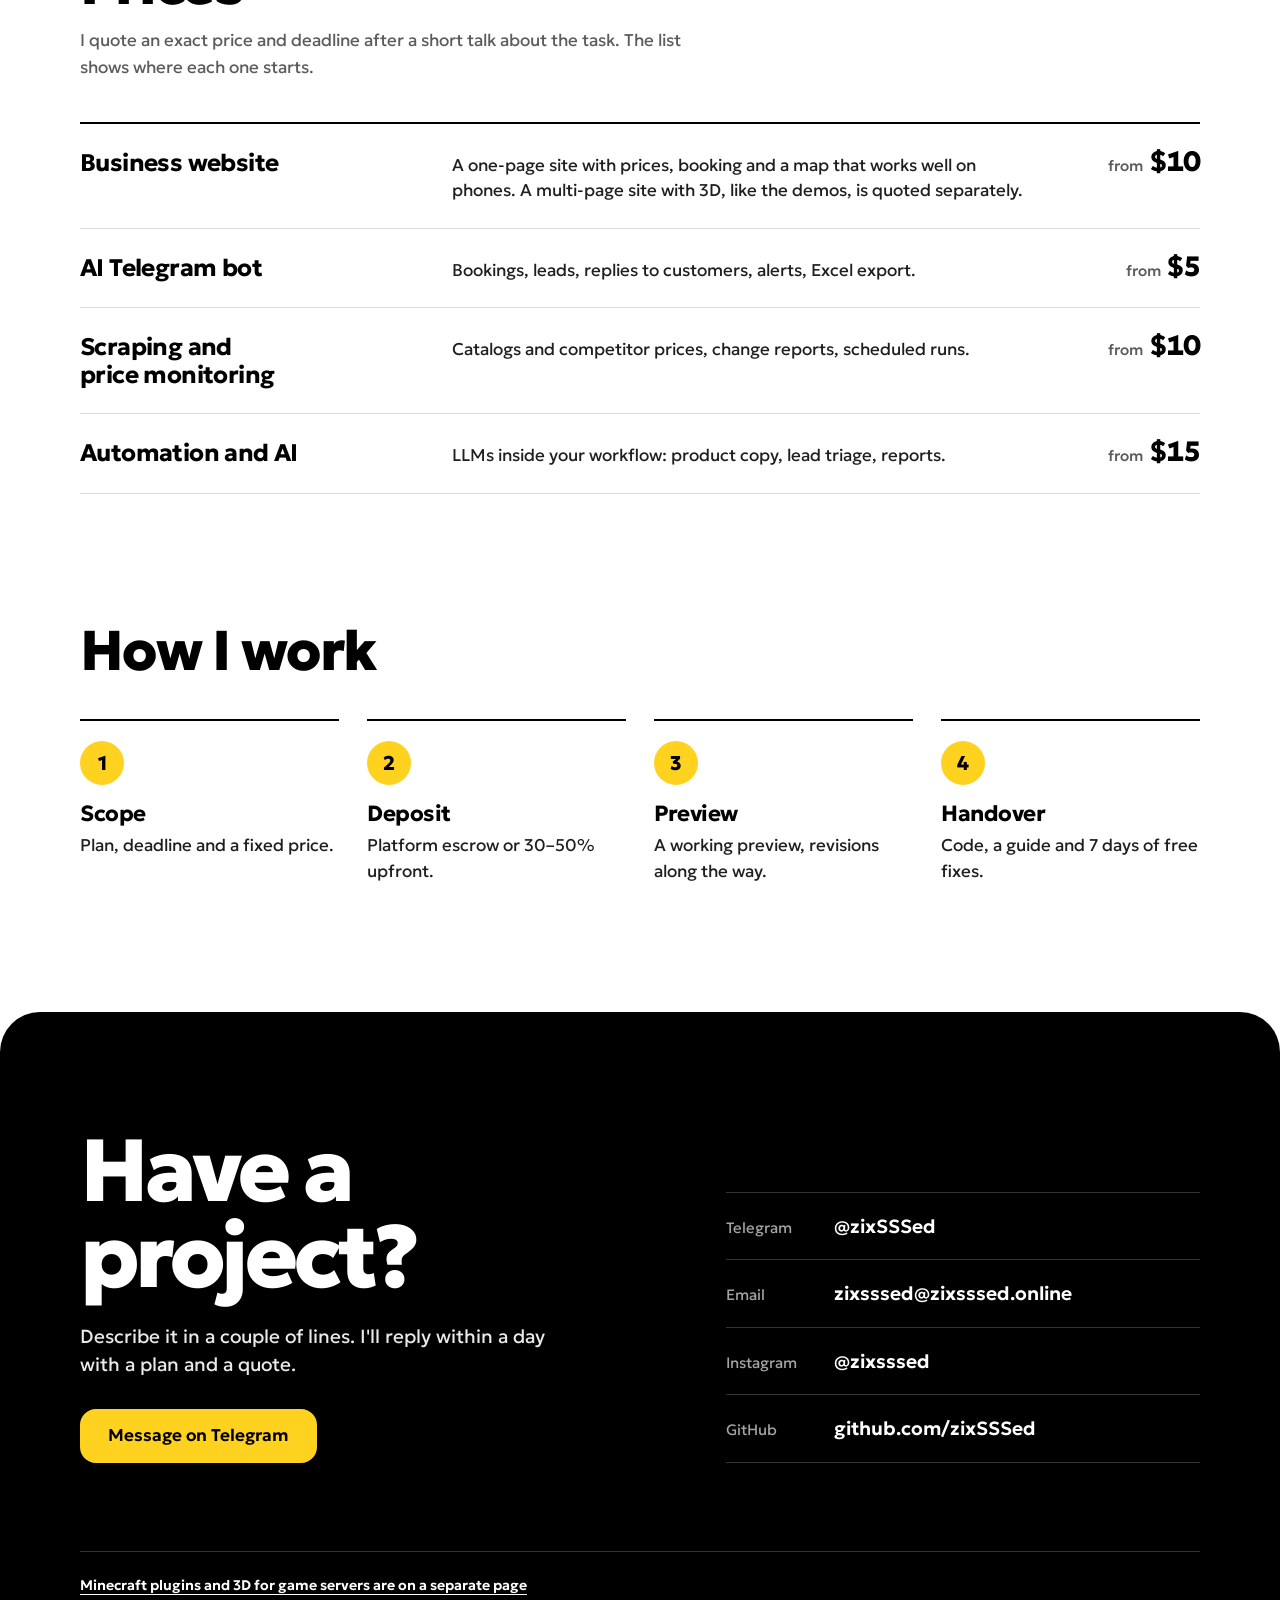
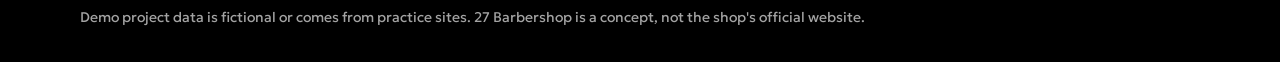
==== commit ba36f0b5: "Цены: сайт от $10, Telegram-бот от $5 Co-Authored-By: Claude Fable 5.2 <noreply@anthropic.com>" ====
--- a/index.html
+++ b/index.html
@@ -35,7 +35,7 @@
         "sameAs": ["https://t.me/zixSSSed", "https://www.instagram.com/zixsssed/", "https://github.com/zixSSSed"]
       }
     </script>
-    <script type="module" crossorigin src="/assets/main-AskQTkUx.js"></script>
+    <script type="module" crossorigin src="/assets/main-Bo4NsJlD.js"></script>
     <link rel="stylesheet" crossorigin href="/assets/main-DrmWadAp.css">
   </head>
   <body>
